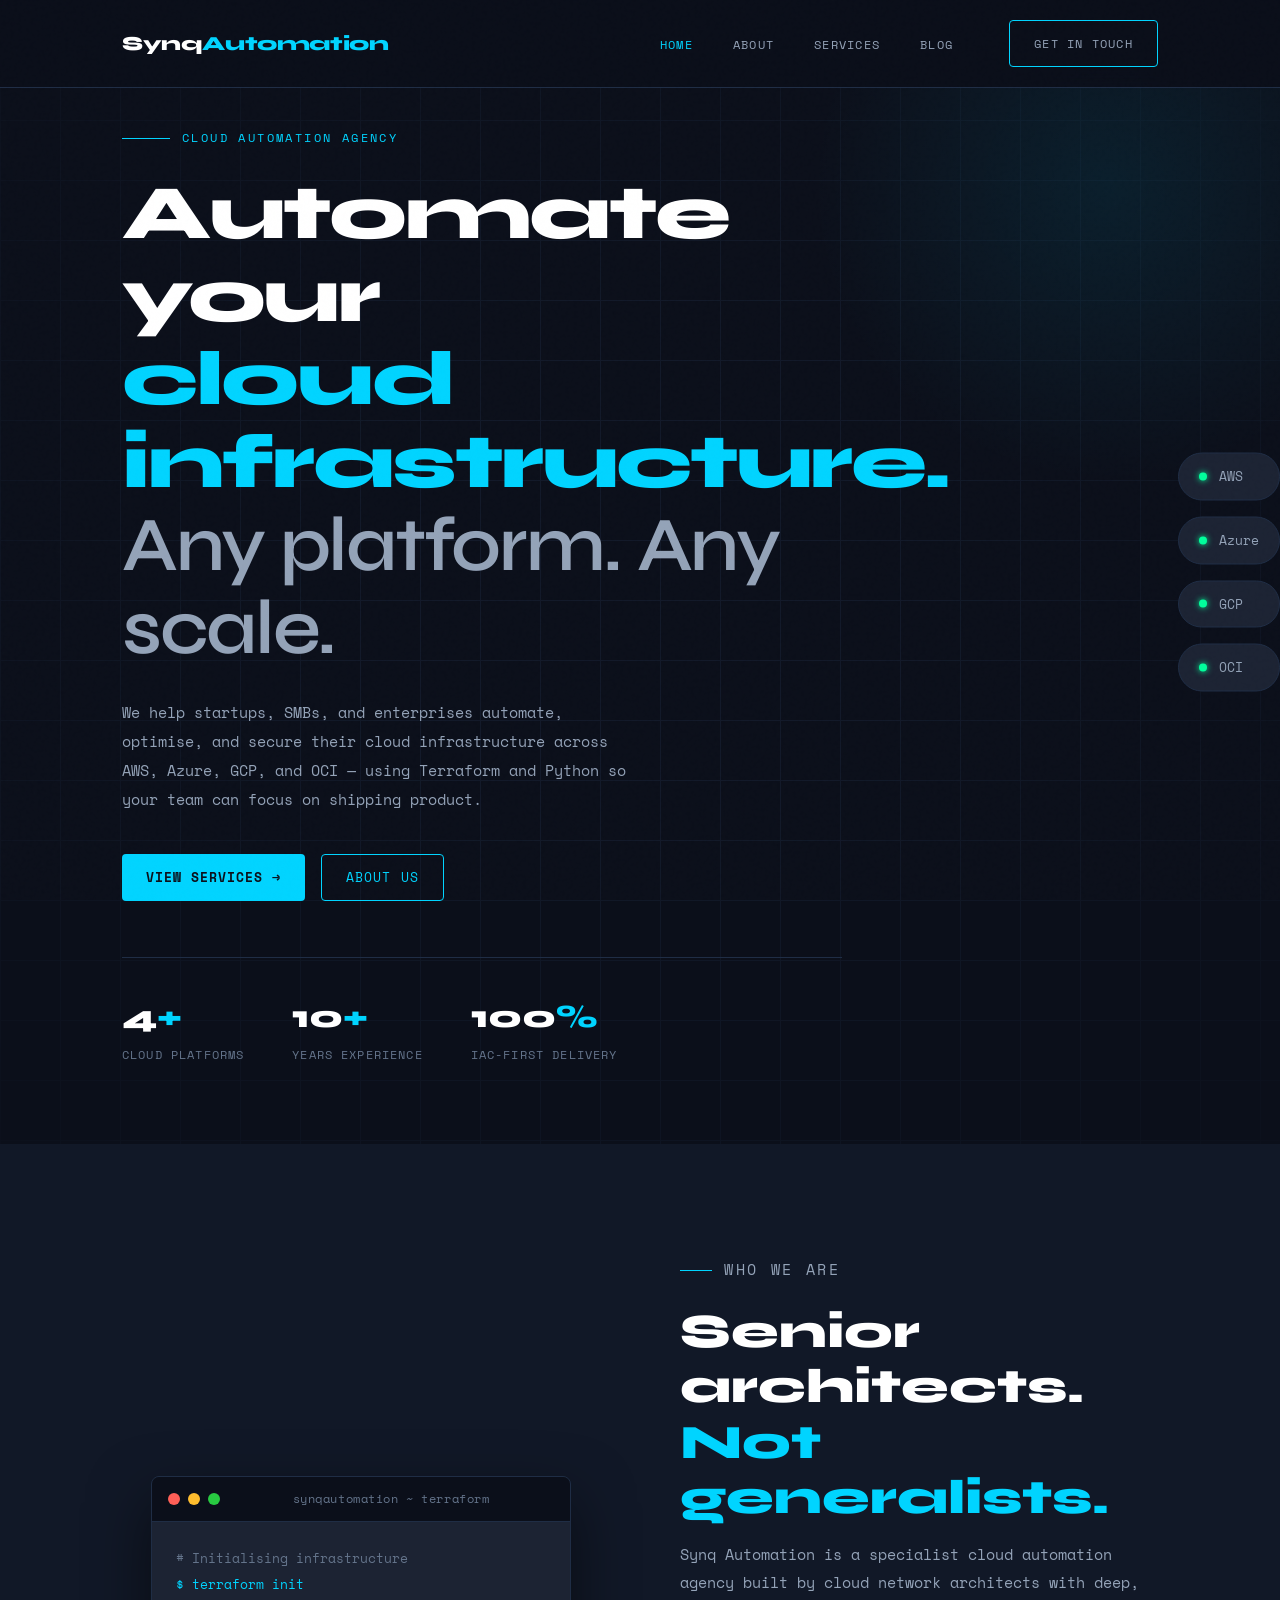
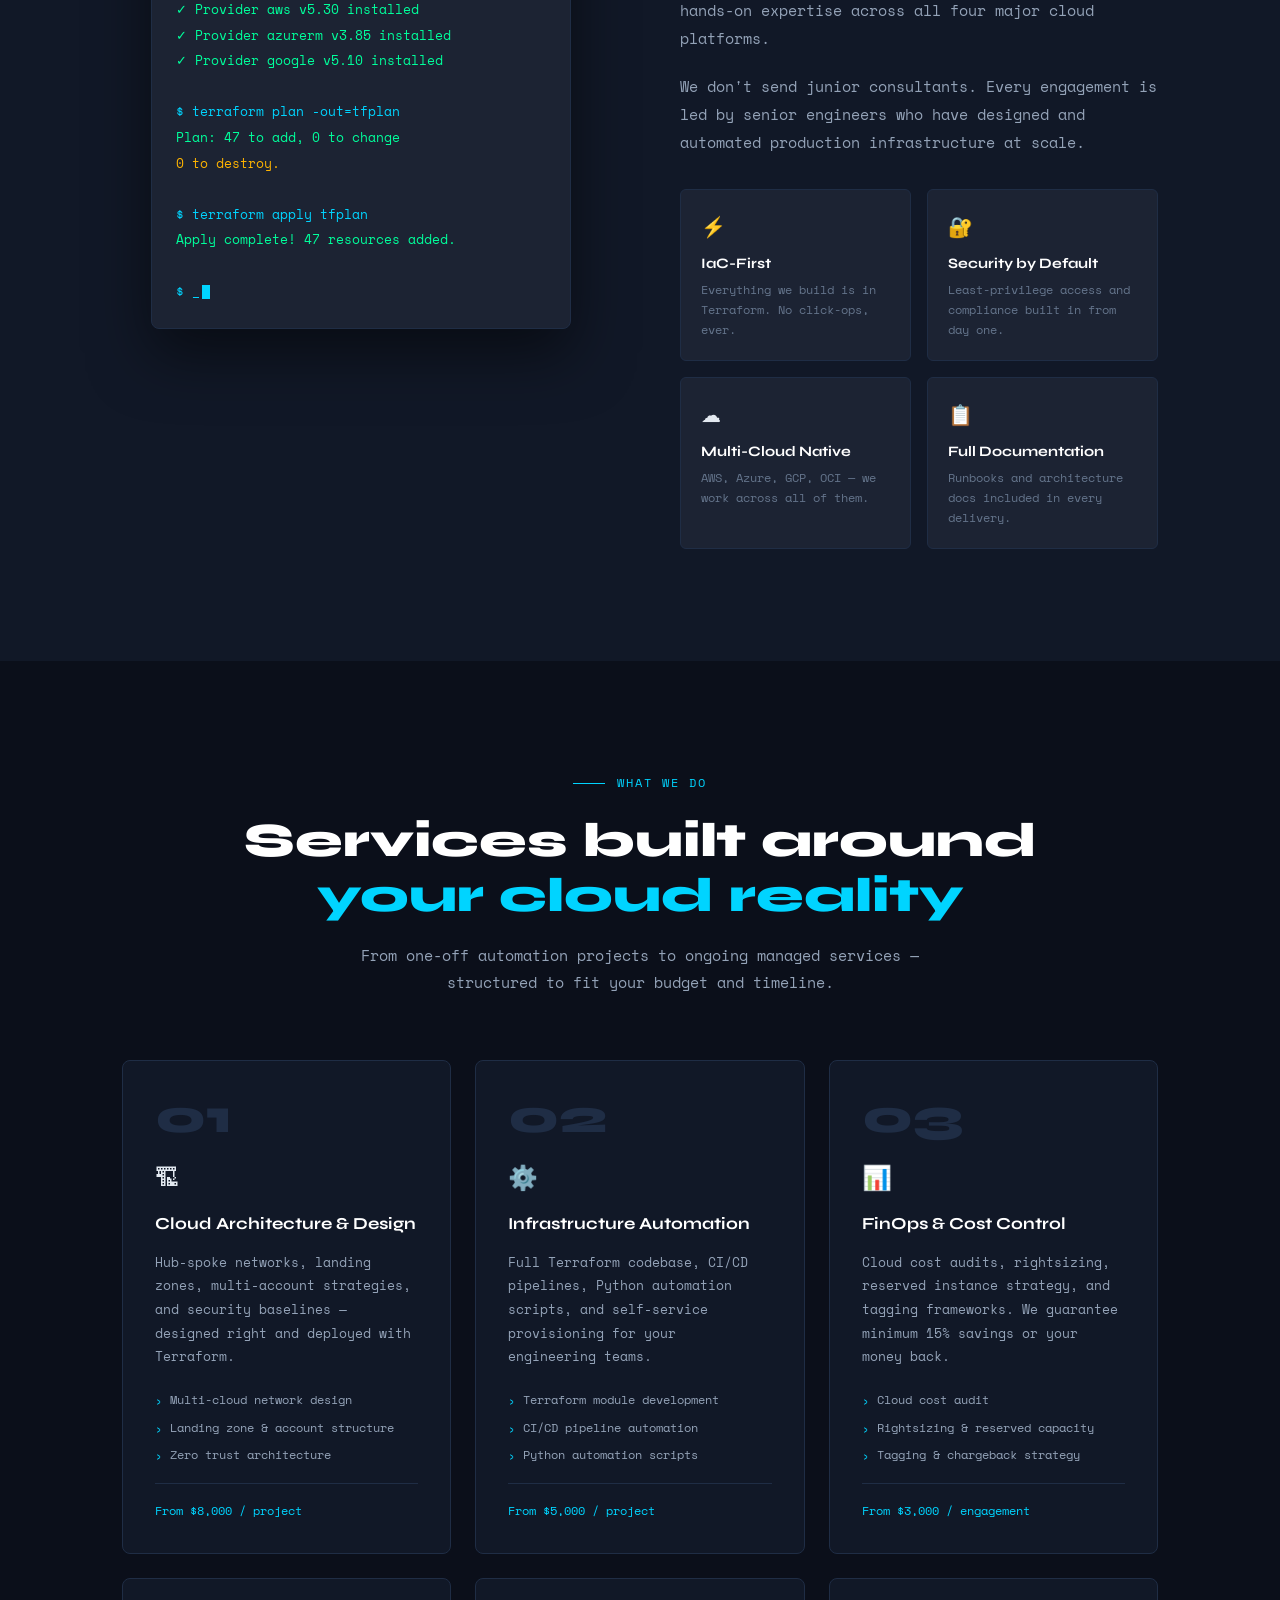
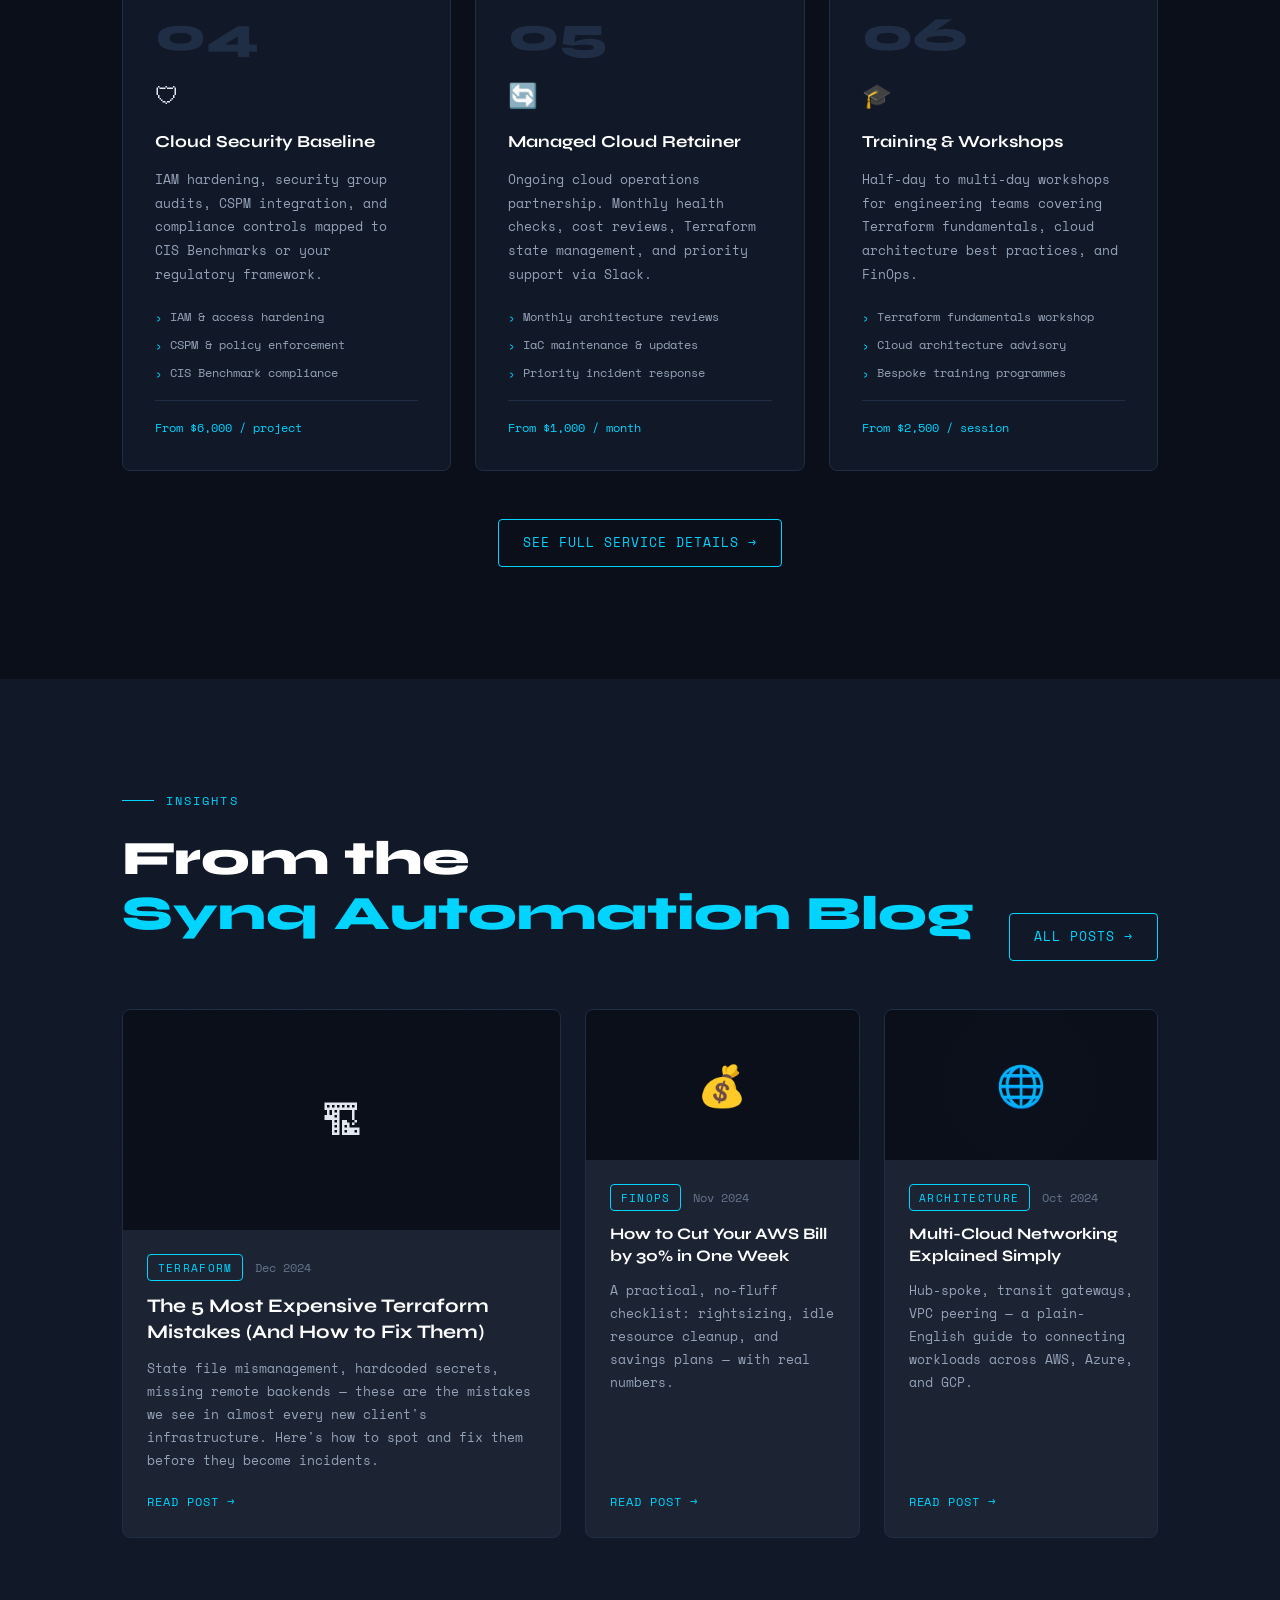
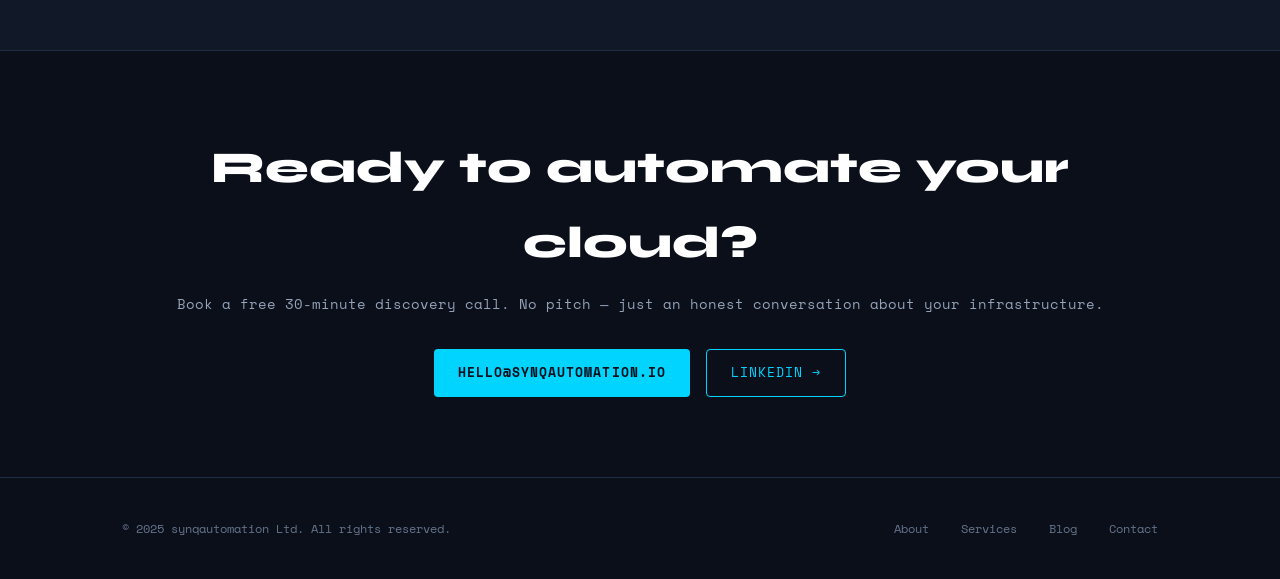
==== index.html @ 60e35d9f "add website" ====
<!DOCTYPE html>
<html lang="en">
<head>
  <meta charset="UTF-8" />
  <meta name="viewport" content="width=device-width, initial-scale=1.0" />
  <title>Synq Automation — Cloud Automation Agency</title>
  <meta name="description" content="Multi-cloud automation and architecture specialists. AWS, Azure, GCP, OCI. Terraform, Python, IaC." />
  <link rel="stylesheet" href="css/style.css" />
  <link rel="icon" href="data:image/svg+xml,<svg xmlns='http://www.w3.org/2000/svg' viewBox='0 0 100 100'><text y='.9em' font-size='90'>☁</text></svg>" />
</head>
<body>

<!-- ═══════════════ NAV ═══════════════ -->
<nav>
  <div class="container nav-inner">
    <a href="index.html" class="nav-logo">Synq<span>Automation</span></a>
    <ul class="nav-links" id="navLinks">
      <li><a href="index.html" class="active">Home</a></li>
      <li><a href="about.html">About</a></li>
      <li><a href="services.html">Services</a></li>
      <li><a href="blog.html">Blog</a></li>
      <li><a href="#contact" class="btn btn-outline nav-cta">Get in Touch</a></li>
    </ul>
    <div class="hamburger" id="hamburger" onclick="toggleMenu()">
      <span></span><span></span><span></span>
    </div>
  </div>
</nav>

<!-- ═══════════════ HERO ═══════════════ -->
<section class="hero">
  <div class="hero-grid"></div>
  <div class="hero-glow"></div>
  <div class="container" style="display:flex; align-items:center; width:100%;">
    <div class="hero-content">
      <p class="hero-eyebrow">Cloud Automation Agency</p>
      <h1 class="hero-title">
        Automate your<br>
        <span class="accent">cloud infrastructure.</span>
        <span class="line2">Any platform. Any scale.</span>
      </h1>
      <p class="hero-desc">
        We help startups, SMBs, and enterprises automate, optimise, and secure their
        cloud infrastructure across AWS, Azure, GCP, and OCI — using Terraform and
        Python so your team can focus on shipping product.
      </p>
      <div class="hero-actions">
        <a href="services.html" class="btn btn-primary">View Services &rarr;</a>
        <a href="about.html" class="btn btn-outline">About Us</a>
      </div>
      <div class="hero-stats">
        <div>
          <div class="stat-num">4<span>+</span></div>
          <div class="stat-label">Cloud Platforms</div>
        </div>
        <div>
          <div class="stat-num">10<span>+</span></div>
          <div class="stat-label">Years Experience</div>
        </div>
        <div>
          <div class="stat-num">100<span>%</span></div>
          <div class="stat-label">IaC-First Delivery</div>
        </div>
      </div>
    </div>
    <div class="hero-badge">
      <div class="cloud-pill"><span class="dot"></span> AWS</div>
      <div class="cloud-pill"><span class="dot"></span> Azure</div>
      <div class="cloud-pill"><span class="dot"></span> GCP</div>
      <div class="cloud-pill"><span class="dot"></span> OCI</div>
    </div>
  </div>
</section>

<!-- ═══════════════ ABOUT PREVIEW ═══════════════ -->
<section class="about" id="about">
  <div class="container">
    <div class="about-grid">
      <div class="about-visual">
        <div class="terminal">
          <div class="terminal-bar">
            <div class="dot-red"></div>
            <div class="dot-yellow"></div>
            <div class="dot-green"></div>
            <span class="terminal-title">synqautomation ~ terraform</span>
          </div>
          <div class="terminal-body">
            <div><span class="t-comment"># Initialising infrastructure</span></div>
            <div><span class="t-cmd">$ terraform init</span></div>
            <div><span class="t-out">✓ Provider aws v5.30 installed</span></div>
            <div><span class="t-out">✓ Provider azurerm v3.85 installed</span></div>
            <div><span class="t-out">✓ Provider google v5.10 installed</span></div>
            <br>
            <div><span class="t-cmd">$ terraform plan -out=tfplan</span></div>
            <div><span class="t-out">Plan: 47 to add, 0 to change</span></div>
            <div><span class="t-warn">0 to destroy.</span></div>
            <br>
            <div><span class="t-cmd">$ terraform apply tfplan</span></div>
            <div><span class="t-out">Apply complete! 47 resources added.</span></div>
            <br>
            <div><span class="t-cmd">$ _</span><span class="t-cursor"></span></div>
          </div>
        </div>
      </div>
      <div class="about-text">
        <p class="section-label">Who We Are</p>
        <h2 class="section-title">Senior architects.<br><span>Not generalists.</span></h2>
        <p>Synq Automation is a specialist cloud automation agency built by cloud network architects with deep, hands-on expertise across all four major cloud platforms.</p>
        <p>We don't send junior consultants. Every engagement is led by senior engineers who have designed and automated production infrastructure at scale.</p>
        <div class="about-values">
          <div class="value-card">
            <div class="value-icon">⚡</div>
            <div class="value-title">IaC-First</div>
            <div class="value-desc">Everything we build is in Terraform. No click-ops, ever.</div>
          </div>
          <div class="value-card">
            <div class="value-icon">🔐</div>
            <div class="value-title">Security by Default</div>
            <div class="value-desc">Least-privilege access and compliance built in from day one.</div>
          </div>
          <div class="value-card">
            <div class="value-icon">☁</div>
            <div class="value-title">Multi-Cloud Native</div>
            <div class="value-desc">AWS, Azure, GCP, OCI — we work across all of them.</div>
          </div>
          <div class="value-card">
            <div class="value-icon">📋</div>
            <div class="value-title">Full Documentation</div>
            <div class="value-desc">Runbooks and architecture docs included in every delivery.</div>
          </div>
        </div>
      </div>
    </div>
  </div>
</section>

<!-- ═══════════════ SERVICES PREVIEW ═══════════════ -->
<section class="services" id="services">
  <div class="container">
    <div class="services-header">
      <p class="section-label">What We Do</p>
      <h2 class="section-title">Services built around<br><span>your cloud reality</span></h2>
      <p class="section-desc">From one-off automation projects to ongoing managed services — structured to fit your budget and timeline.</p>
    </div>
    <div class="services-grid">
      <div class="service-card">
        <div class="service-num">01</div>
        <div class="service-icon">🏗</div>
        <div class="service-title">Cloud Architecture & Design</div>
        <div class="service-desc">Hub-spoke networks, landing zones, multi-account strategies, and security baselines — designed right and deployed with Terraform.</div>
        <div class="service-items">
          <div class="service-item">Multi-cloud network design</div>
          <div class="service-item">Landing zone & account structure</div>
          <div class="service-item">Zero trust architecture</div>
        </div>
        <div class="service-price">From $8,000 / project</div>
      </div>
      <div class="service-card">
        <div class="service-num">02</div>
        <div class="service-icon">⚙️</div>
        <div class="service-title">Infrastructure Automation</div>
        <div class="service-desc">Full Terraform codebase, CI/CD pipelines, Python automation scripts, and self-service provisioning for your engineering teams.</div>
        <div class="service-items">
          <div class="service-item">Terraform module development</div>
          <div class="service-item">CI/CD pipeline automation</div>
          <div class="service-item">Python automation scripts</div>
        </div>
        <div class="service-price">From $5,000 / project</div>
      </div>
      <div class="service-card">
        <div class="service-num">03</div>
        <div class="service-icon">📊</div>
        <div class="service-title">FinOps & Cost Control</div>
        <div class="service-desc">Cloud cost audits, rightsizing, reserved instance strategy, and tagging frameworks. We guarantee minimum 15% savings or your money back.</div>
        <div class="service-items">
          <div class="service-item">Cloud cost audit</div>
          <div class="service-item">Rightsizing & reserved capacity</div>
          <div class="service-item">Tagging & chargeback strategy</div>
        </div>
        <div class="service-price">From $3,000 / engagement</div>
      </div>
      <div class="service-card">
        <div class="service-num">04</div>
        <div class="service-icon">🛡</div>
        <div class="service-title">Cloud Security Baseline</div>
        <div class="service-desc">IAM hardening, security group audits, CSPM integration, and compliance controls mapped to CIS Benchmarks or your regulatory framework.</div>
        <div class="service-items">
          <div class="service-item">IAM & access hardening</div>
          <div class="service-item">CSPM & policy enforcement</div>
          <div class="service-item">CIS Benchmark compliance</div>
        </div>
        <div class="service-price">From $6,000 / project</div>
      </div>
      <div class="service-card">
        <div class="service-num">05</div>
        <div class="service-icon">🔄</div>
        <div class="service-title">Managed Cloud Retainer</div>
        <div class="service-desc">Ongoing cloud operations partnership. Monthly health checks, cost reviews, Terraform state management, and priority support via Slack.</div>
        <div class="service-items">
          <div class="service-item">Monthly architecture reviews</div>
          <div class="service-item">IaC maintenance & updates</div>
          <div class="service-item">Priority incident response</div>
        </div>
        <div class="service-price">From $1,000 / month</div>
      </div>
      <div class="service-card">
        <div class="service-num">06</div>
        <div class="service-icon">🎓</div>
        <div class="service-title">Training & Workshops</div>
        <div class="service-desc">Half-day to multi-day workshops for engineering teams covering Terraform fundamentals, cloud architecture best practices, and FinOps.</div>
        <div class="service-items">
          <div class="service-item">Terraform fundamentals workshop</div>
          <div class="service-item">Cloud architecture advisory</div>
          <div class="service-item">Bespoke training programmes</div>
        </div>
        <div class="service-price">From $2,500 / session</div>
      </div>
    </div>
    <div style="text-align:center; margin-top:3rem;">
      <a href="services.html" class="btn btn-outline">See Full Service Details &rarr;</a>
    </div>
  </div>
</section>

<!-- ═══════════════ BLOG PREVIEW ═══════════════ -->
<section class="blog" id="blog">
  <div class="container">
    <div class="blog-header">
      <div>
        <p class="section-label">Insights</p>
        <h2 class="section-title">From the<br><span>Synq Automation Blog</span></h2>
      </div>
      <a href="blog.html" class="btn btn-outline">All Posts &rarr;</a>
    </div>
    <div class="blog-grid">
      <div class="blog-card featured">
        <div class="blog-img">
          <div class="blog-img-pattern" style="background: repeating-linear-gradient(45deg, #00D4FF11 0px, #00D4FF11 1px, transparent 1px, transparent 20px);"></div>
          <div class="blog-img-icon">🏗</div>
        </div>
        <div class="blog-body">
          <div class="blog-meta">
            <span class="tag">Terraform</span>
            <span class="blog-date">Dec 2024</span>
          </div>
          <div class="blog-title">The 5 Most Expensive Terraform Mistakes (And How to Fix Them)</div>
          <div class="blog-excerpt">State file mismanagement, hardcoded secrets, missing remote backends — these are the mistakes we see in almost every new client's infrastructure. Here's how to spot and fix them before they become incidents.</div>
          <a href="blog/terraform-mistakes.html" class="blog-read-more">Read Post &rarr;</a>
        </div>
      </div>
      <div class="blog-card">
        <div class="blog-img" style="height:150px;">
          <div class="blog-img-pattern" style="background: repeating-linear-gradient(0deg, #00FF9C11 0px, #00FF9C11 1px, transparent 1px, transparent 15px);"></div>
          <div class="blog-img-icon">💰</div>
        </div>
        <div class="blog-body">
          <div class="blog-meta">
            <span class="tag">FinOps</span>
            <span class="blog-date">Nov 2024</span>
          </div>
          <div class="blog-title">How to Cut Your AWS Bill by 30% in One Week</div>
          <div class="blog-excerpt">A practical, no-fluff checklist: rightsizing, idle resource cleanup, and savings plans — with real numbers.</div>
          <a href="blog/aws-cost-reduction.html" class="blog-read-more">Read Post &rarr;</a>
        </div>
      </div>
      <div class="blog-card">
        <div class="blog-img" style="height:150px;">
          <div class="blog-img-pattern" style="background: radial-gradient(circle at 50% 50%, #00D4FF11 0%, transparent 70%);"></div>
          <div class="blog-img-icon">🌐</div>
        </div>
        <div class="blog-body">
          <div class="blog-meta">
            <span class="tag">Architecture</span>
            <span class="blog-date">Oct 2024</span>
          </div>
          <div class="blog-title">Multi-Cloud Networking Explained Simply</div>
          <div class="blog-excerpt">Hub-spoke, transit gateways, VPC peering — a plain-English guide to connecting workloads across AWS, Azure, and GCP.</div>
          <a href="blog/multi-cloud-networking.html" class="blog-read-more">Read Post &rarr;</a>
        </div>
      </div>
    </div>
  </div>
</section>

<!-- ═══════════════ CONTACT ═══════════════ -->
<section class="contact-strip" id="contact">
  <div class="container">
    <h2>Ready to automate your cloud?</h2>
    <p>Book a free 30-minute discovery call. No pitch — just an honest conversation about your infrastructure.</p>
    <div class="contact-links">
      <a href="mailto:hello@synqautomation.io" class="btn btn-primary">hello@synqautomation.io</a>
      <a href="https://linkedin.com/company/synqautomation" class="btn btn-outline" target="_blank">LinkedIn &rarr;</a>
    </div>
  </div>
</section>

<!-- ═══════════════ FOOTER ═══════════════ -->
<footer>
  <div class="container footer-inner">
    <div class="footer-left">© 2025 synqautomation Ltd. All rights reserved.</div>
    <div class="footer-right">
      <a href="about.html">About</a>
      <a href="services.html">Services</a>
      <a href="blog.html">Blog</a>
      <a href="#contact">Contact</a>
    </div>
  </div>
</footer>

<script>
function toggleMenu() {
  document.getElementById('navLinks').classList.toggle('open');
}
// Highlight active nav on scroll
const sections = document.querySelectorAll('section[id]');
window.addEventListener('scroll', () => {
  let current = '';
  sections.forEach(s => { if (window.scrollY >= s.offsetTop - 120) current = s.id; });
});
</script>
</body>
</html>
---- css/style.css ----
/* =============================================
   Synq Automation — Agency Website Stylesheet
   Theme: Technical Precision / Dark Industrial
   ============================================= */

@import url('https://fonts.googleapis.com/css2?family=Space+Mono:ital,wght@0,400;0,700;1,400&family=Syne:wght@400;600;700;800&display=swap');

/* ── Variables ── */
:root {
  --bg:        #0B0F1A;
  --bg2:       #111827;
  --bg3:       #1C2333;
  --border:    #1F2D45;
  --accent:    #00D4FF;
  --accent2:   #0090B8;
  --green:     #00FF9C;
  --text:      #E2E8F0;
  --muted:     #64748B;
  --muted2:    #94A3B8;
  --white:     #FFFFFF;
  --font-head: 'Syne', sans-serif;
  --font-mono: 'Space Mono', monospace;
  --radius:    4px;
  --transition: 0.2s ease;
  --max-w:     1100px;
}

/* ── Reset ── */
*, *::before, *::after { box-sizing: border-box; margin: 0; padding: 0; }
html { scroll-behavior: smooth; }
body {
  background: var(--bg);
  color: var(--text);
  font-family: var(--font-mono);
  font-size: 15px;
  line-height: 1.7;
  overflow-x: hidden;
}
a { color: var(--accent); text-decoration: none; transition: color var(--transition); }
a:hover { color: var(--white); }
img { max-width: 100%; display: block; }
ul { list-style: none; }

/* ── Utility ── */
.container { max-width: var(--max-w); margin: 0 auto; padding: 0 2rem; }
.tag {
  display: inline-block;
  font-family: var(--font-mono);
  font-size: 0.7rem;
  letter-spacing: 0.12em;
  text-transform: uppercase;
  color: var(--accent);
  border: 1px solid var(--accent);
  padding: 0.2rem 0.6rem;
  border-radius: var(--radius);
}
.section-label {
  font-family: var(--font-mono);
  font-size: 0.72rem;
  letter-spacing: 0.18em;
  text-transform: uppercase;
  color: var(--accent);
  display: flex;
  align-items: center;
  gap: 0.75rem;
  margin-bottom: 1.25rem;
}
.section-label::before {
  content: '';
  display: block;
  width: 2rem;
  height: 1px;
  background: var(--accent);
}
.section-title {
  font-family: var(--font-head);
  font-size: clamp(2rem, 4vw, 3rem);
  font-weight: 800;
  color: var(--white);
  line-height: 1.15;
  margin-bottom: 1.25rem;
}
.section-title span { color: var(--accent); }
.section-desc {
  color: var(--muted2);
  max-width: 580px;
  line-height: 1.8;
  font-size: 0.92rem;
}
.btn {
  display: inline-flex;
  align-items: center;
  gap: 0.5rem;
  font-family: var(--font-mono);
  font-size: 0.8rem;
  letter-spacing: 0.08em;
  text-transform: uppercase;
  padding: 0.75rem 1.5rem;
  border-radius: var(--radius);
  transition: all var(--transition);
  cursor: pointer;
  border: none;
}
.btn-primary {
  background: var(--accent);
  color: var(--bg);
  font-weight: 700;
}
.btn-primary:hover { background: var(--white); color: var(--bg); }
.btn-outline {
  background: transparent;
  color: var(--accent);
  border: 1px solid var(--accent);
}
.btn-outline:hover { background: var(--accent); color: var(--bg); }

/* ── Noise overlay ── */
body::before {
  content: '';
  position: fixed;
  inset: 0;
  background-image: url("data:image/svg+xml,%3Csvg viewBox='0 0 256 256' xmlns='http://www.w3.org/2000/svg'%3E%3Cfilter id='noise'%3E%3CfeTurbulence type='fractalNoise' baseFrequency='0.9' numOctaves='4' stitchTiles='stitch'/%3E%3C/filter%3E%3Crect width='100%25' height='100%25' filter='url(%23noise)' opacity='0.04'/%3E%3C/svg%3E");
  pointer-events: none;
  z-index: 9999;
  opacity: 0.4;
}

/* ── NAV ── */
nav {
  position: fixed;
  top: 0; left: 0; right: 0;
  z-index: 100;
  padding: 1.25rem 0;
  background: rgba(11,15,26,0.92);
  backdrop-filter: blur(12px);
  border-bottom: 1px solid var(--border);
  transition: padding var(--transition);
}
.nav-inner {
  display: flex;
  align-items: center;
  justify-content: space-between;
}
.nav-logo {
  font-family: var(--font-head);
  font-size: 1.25rem;
  font-weight: 800;
  color: var(--white);
  letter-spacing: -0.02em;
}
.nav-logo span { color: var(--accent); }
.nav-links {
  display: flex;
  align-items: center;
  gap: 2.5rem;
}
.nav-links a {
  font-size: 0.78rem;
  letter-spacing: 0.1em;
  text-transform: uppercase;
  color: var(--muted2);
  transition: color var(--transition);
}
.nav-links a:hover,
.nav-links a.active { color: var(--white); }
.nav-links a.active { color: var(--accent); }
.nav-cta { margin-left: 1rem; }
.hamburger {
  display: none;
  flex-direction: column;
  gap: 5px;
  cursor: pointer;
  padding: 4px;
}
.hamburger span {
  display: block;
  width: 22px;
  height: 2px;
  background: var(--text);
  transition: all 0.3s ease;
}

/* ── HERO ── */
.hero {
  min-height: 100vh;
  display: flex;
  align-items: center;
  position: relative;
  overflow: hidden;
  padding: 8rem 0 5rem;
}
.hero-grid {
  position: absolute;
  inset: 0;
  background-image:
    linear-gradient(var(--border) 1px, transparent 1px),
    linear-gradient(90deg, var(--border) 1px, transparent 1px);
  background-size: 60px 60px;
  opacity: 0.35;
  mask-image: radial-gradient(ellipse 80% 80% at 50% 50%, black 30%, transparent 100%);
}
.hero-glow {
  position: absolute;
  top: -10%;
  right: -10%;
  width: 600px;
  height: 600px;
  background: radial-gradient(circle, rgba(0,212,255,0.08) 0%, transparent 70%);
  pointer-events: none;
}
.hero-content { position: relative; z-index: 2; max-width: 720px; }
.hero-eyebrow {
  font-family: var(--font-mono);
  font-size: 0.75rem;
  letter-spacing: 0.2em;
  text-transform: uppercase;
  color: var(--accent);
  margin-bottom: 1.5rem;
  display: flex;
  align-items: center;
  gap: 0.75rem;
}
.hero-eyebrow::before {
  content: '';
  display: block;
  width: 3rem;
  height: 1px;
  background: var(--accent);
}
.hero-title {
  font-family: var(--font-head);
  font-size: clamp(2.8rem, 6vw, 5rem);
  font-weight: 800;
  color: var(--white);
  line-height: 1.08;
  letter-spacing: -0.03em;
  margin-bottom: 1.75rem;
}
.hero-title .accent { color: var(--accent); }
.hero-title .line2 { display: block; color: var(--muted2); font-weight: 600; }
.hero-desc {
  color: var(--muted2);
  font-size: 0.95rem;
  line-height: 1.9;
  max-width: 520px;
  margin-bottom: 2.5rem;
}
.hero-actions { display: flex; gap: 1rem; flex-wrap: wrap; margin-bottom: 3.5rem; }
.hero-stats {
  display: flex;
  gap: 3rem;
  padding-top: 2rem;
  border-top: 1px solid var(--border);
}
.stat-num {
  font-family: var(--font-head);
  font-size: 2rem;
  font-weight: 800;
  color: var(--white);
}
.stat-num span { color: var(--accent); }
.stat-label {
  font-size: 0.72rem;
  letter-spacing: 0.1em;
  text-transform: uppercase;
  color: var(--muted);
}
.hero-badge {
  position: absolute;
  right: 0;
  top: 50%;
  transform: translateY(-50%);
  display: grid;
  gap: 1rem;
}
.cloud-pill {
  display: flex;
  align-items: center;
  gap: 0.75rem;
  background: var(--bg3);
  border: 1px solid var(--border);
  padding: 0.75rem 1.25rem;
  border-radius: 2rem;
  font-size: 0.8rem;
  color: var(--muted2);
  transition: all var(--transition);
  animation: float 3s ease-in-out infinite;
}
.cloud-pill:nth-child(2) { animation-delay: 0.5s; }
.cloud-pill:nth-child(3) { animation-delay: 1s; }
.cloud-pill:nth-child(4) { animation-delay: 1.5s; }
.cloud-pill:hover { border-color: var(--accent); color: var(--white); }
.cloud-pill .dot {
  width: 8px; height: 8px;
  border-radius: 50%;
  background: var(--green);
  box-shadow: 0 0 6px var(--green);
}
@keyframes float {
  0%, 100% { transform: translateY(0); }
  50% { transform: translateY(-6px); }
}

/* ── ABOUT ── */
.about { padding: 7rem 0; background: var(--bg2); }
.about-grid {
  display: grid;
  grid-template-columns: 1fr 1fr;
  gap: 5rem;
  align-items: center;
}
.about-visual {
  position: relative;
  display: flex;
  justify-content: center;
}
.terminal {
  background: var(--bg3);
  border: 1px solid var(--border);
  border-radius: 8px;
  width: 100%;
  max-width: 420px;
  overflow: hidden;
  box-shadow: 0 25px 60px rgba(0,0,0,0.5);
}
.terminal-bar {
  background: var(--bg);
  padding: 0.75rem 1rem;
  display: flex;
  align-items: center;
  gap: 0.5rem;
  border-bottom: 1px solid var(--border);
}
.dot-red   { width: 12px; height: 12px; border-radius: 50%; background: #FF5F57; }
.dot-yellow { width: 12px; height: 12px; border-radius: 50%; background: #FFBD2E; }
.dot-green  { width: 12px; height: 12px; border-radius: 50%; background: #28CA41; }
.terminal-title {
  margin-left: auto;
  margin-right: auto;
  font-size: 0.72rem;
  color: var(--muted);
  letter-spacing: 0.05em;
}
.terminal-body {
  padding: 1.5rem;
  font-family: var(--font-mono);
  font-size: 0.8rem;
  line-height: 2;
}
.t-comment { color: var(--muted); }
.t-cmd { color: var(--accent); }
.t-out { color: var(--green); }
.t-warn { color: #FFB400; }
.t-cursor {
  display: inline-block;
  width: 8px;
  height: 14px;
  background: var(--accent);
  animation: blink 1s step-end infinite;
  vertical-align: middle;
  margin-left: 2px;
}
@keyframes blink { 50% { opacity: 0; } }
.about-text h2 { margin-bottom: 1rem; }
.about-text p { color: var(--muted2); font-size: 0.92rem; margin-bottom: 1.25rem; line-height: 1.9; }
.about-values {
  display: grid;
  grid-template-columns: 1fr 1fr;
  gap: 1rem;
  margin-top: 2rem;
}
.value-card {
  background: var(--bg3);
  border: 1px solid var(--border);
  border-radius: 6px;
  padding: 1.25rem;
  transition: border-color var(--transition);
}
.value-card:hover { border-color: var(--accent); }
.value-icon { font-size: 1.25rem; margin-bottom: 0.5rem; }
.value-title { font-family: var(--font-head); font-size: 0.9rem; font-weight: 700; color: var(--white); margin-bottom: 0.25rem; }
.value-desc { font-size: 0.78rem; color: var(--muted); line-height: 1.6; }

/* ── SERVICES ── */
.services { padding: 7rem 0; }
.services-header { text-align: center; margin-bottom: 4rem; }
.services-header .section-label { justify-content: center; }
.services-header .section-desc { margin: 0 auto; }
.services-tabs {
  display: flex;
  gap: 0.5rem;
  justify-content: center;
  margin-bottom: 3rem;
  flex-wrap: wrap;
}
.tab-btn {
  font-family: var(--font-mono);
  font-size: 0.75rem;
  letter-spacing: 0.08em;
  text-transform: uppercase;
  padding: 0.5rem 1.25rem;
  border-radius: 2rem;
  background: transparent;
  border: 1px solid var(--border);
  color: var(--muted2);
  cursor: pointer;
  transition: all var(--transition);
}
.tab-btn:hover, .tab-btn.active {
  background: var(--accent);
  border-color: var(--accent);
  color: var(--bg);
}
.services-grid {
  display: grid;
  grid-template-columns: repeat(3, 1fr);
  gap: 1.5rem;
}
.service-card {
  background: var(--bg2);
  border: 1px solid var(--border);
  border-radius: 8px;
  padding: 2rem;
  transition: all 0.25s ease;
  position: relative;
  overflow: hidden;
}
.service-card::before {
  content: '';
  position: absolute;
  top: 0; left: 0; right: 0;
  height: 2px;
  background: var(--accent);
  transform: scaleX(0);
  transition: transform var(--transition);
}
.service-card:hover { border-color: var(--accent); transform: translateY(-3px); box-shadow: 0 12px 40px rgba(0,212,255,0.08); }
.service-card:hover::before { transform: scaleX(1); }
.service-num {
  font-family: var(--font-head);
  font-size: 3rem;
  font-weight: 800;
  color: var(--border);
  line-height: 1;
  margin-bottom: 1rem;
  transition: color var(--transition);
}
.service-card:hover .service-num { color: var(--accent); opacity: 0.3; }
.service-icon { font-size: 1.5rem; margin-bottom: 0.75rem; }
.service-title {
  font-family: var(--font-head);
  font-size: 1.05rem;
  font-weight: 700;
  color: var(--white);
  margin-bottom: 0.75rem;
}
.service-desc { font-size: 0.82rem; color: var(--muted2); line-height: 1.8; margin-bottom: 1.25rem; }
.service-price {
  font-family: var(--font-mono);
  font-size: 0.78rem;
  color: var(--accent);
  border-top: 1px solid var(--border);
  padding-top: 1rem;
  margin-top: auto;
}
.service-items { display: flex; flex-direction: column; gap: 0.35rem; margin-bottom: 1rem; }
.service-item {
  font-size: 0.78rem;
  color: var(--muted2);
  display: flex;
  align-items: flex-start;
  gap: 0.5rem;
}
.service-item::before { content: '›'; color: var(--accent); flex-shrink: 0; margin-top: 1px; }

/* ── BLOG ── */
.blog { padding: 7rem 0; background: var(--bg2); }
.blog-header {
  display: flex;
  align-items: flex-end;
  justify-content: space-between;
  margin-bottom: 3rem;
  flex-wrap: wrap;
  gap: 1rem;
}
.blog-grid {
  display: grid;
  grid-template-columns: 1.6fr 1fr 1fr;
  gap: 1.5rem;
}
.blog-card {
  background: var(--bg3);
  border: 1px solid var(--border);
  border-radius: 8px;
  overflow: hidden;
  transition: all var(--transition);
  display: flex;
  flex-direction: column;
}
.blog-card:hover { border-color: var(--accent); transform: translateY(-3px); }
.blog-card.featured { grid-row: span 1; }
.blog-img {
  height: 200px;
  background: var(--bg);
  position: relative;
  overflow: hidden;
  display: flex;
  align-items: center;
  justify-content: center;
}
.blog-card.featured .blog-img { height: 220px; }
.blog-img-pattern {
  position: absolute;
  inset: 0;
  opacity: 0.15;
}
.blog-img-icon { font-size: 2.5rem; position: relative; z-index: 1; }
.blog-body { padding: 1.5rem; flex: 1; display: flex; flex-direction: column; }
.blog-meta {
  display: flex;
  align-items: center;
  gap: 0.75rem;
  margin-bottom: 0.75rem;
  flex-wrap: wrap;
}
.blog-date { font-size: 0.72rem; color: var(--muted); }
.blog-title {
  font-family: var(--font-head);
  font-size: 1rem;
  font-weight: 700;
  color: var(--white);
  line-height: 1.35;
  margin-bottom: 0.75rem;
  transition: color var(--transition);
}
.blog-card.featured .blog-title { font-size: 1.2rem; }
.blog-card:hover .blog-title { color: var(--accent); }
.blog-excerpt { font-size: 0.8rem; color: var(--muted2); line-height: 1.8; flex: 1; margin-bottom: 1.25rem; }
.blog-read-more {
  font-size: 0.75rem;
  letter-spacing: 0.08em;
  text-transform: uppercase;
  color: var(--accent);
  display: flex;
  align-items: center;
  gap: 0.4rem;
  margin-top: auto;
  transition: gap var(--transition);
}
.blog-card:hover .blog-read-more { gap: 0.75rem; }

/* ── CONTACT STRIP ── */
.contact-strip {
  padding: 5rem 0;
  border-top: 1px solid var(--border);
  text-align: center;
}
.contact-strip h2 {
  font-family: var(--font-head);
  font-size: clamp(1.8rem, 3.5vw, 2.75rem);
  font-weight: 800;
  color: var(--white);
  margin-bottom: 0.75rem;
}
.contact-strip p { color: var(--muted2); font-size: 0.9rem; margin-bottom: 2rem; }
.contact-links {
  display: flex;
  justify-content: center;
  gap: 1rem;
  flex-wrap: wrap;
}

/* ── FOOTER ── */
footer {
  background: var(--bg);
  border-top: 1px solid var(--border);
  padding: 2.5rem 0;
}
.footer-inner {
  display: flex;
  align-items: center;
  justify-content: space-between;
  flex-wrap: wrap;
  gap: 1rem;
}
.footer-left { color: var(--muted); font-size: 0.78rem; }
.footer-right { display: flex; gap: 2rem; }
.footer-right a { color: var(--muted); font-size: 0.78rem; transition: color var(--transition); }
.footer-right a:hover { color: var(--accent); }

/* ── RESPONSIVE ── */
@media (max-width: 900px) {
  .hero-badge { display: none; }
  .about-grid { grid-template-columns: 1fr; gap: 3rem; }
  .services-grid { grid-template-columns: 1fr 1fr; }
  .blog-grid { grid-template-columns: 1fr; }
}
@media (max-width: 640px) {
  .nav-links { display: none; }
  .nav-links.open {
    display: flex;
    flex-direction: column;
    position: fixed;
    inset: 0;
    background: var(--bg);
    align-items: center;
    justify-content: center;
    gap: 2.5rem;
    z-index: 99;
  }
  .nav-links.open a { font-size: 1.1rem; }
  .hamburger { display: flex; z-index: 101; }
  .services-grid { grid-template-columns: 1fr; }
  .about-values { grid-template-columns: 1fr; }
  .hero-stats { gap: 1.5rem; flex-wrap: wrap; }
  .blog-header { flex-direction: column; align-items: flex-start; }
}
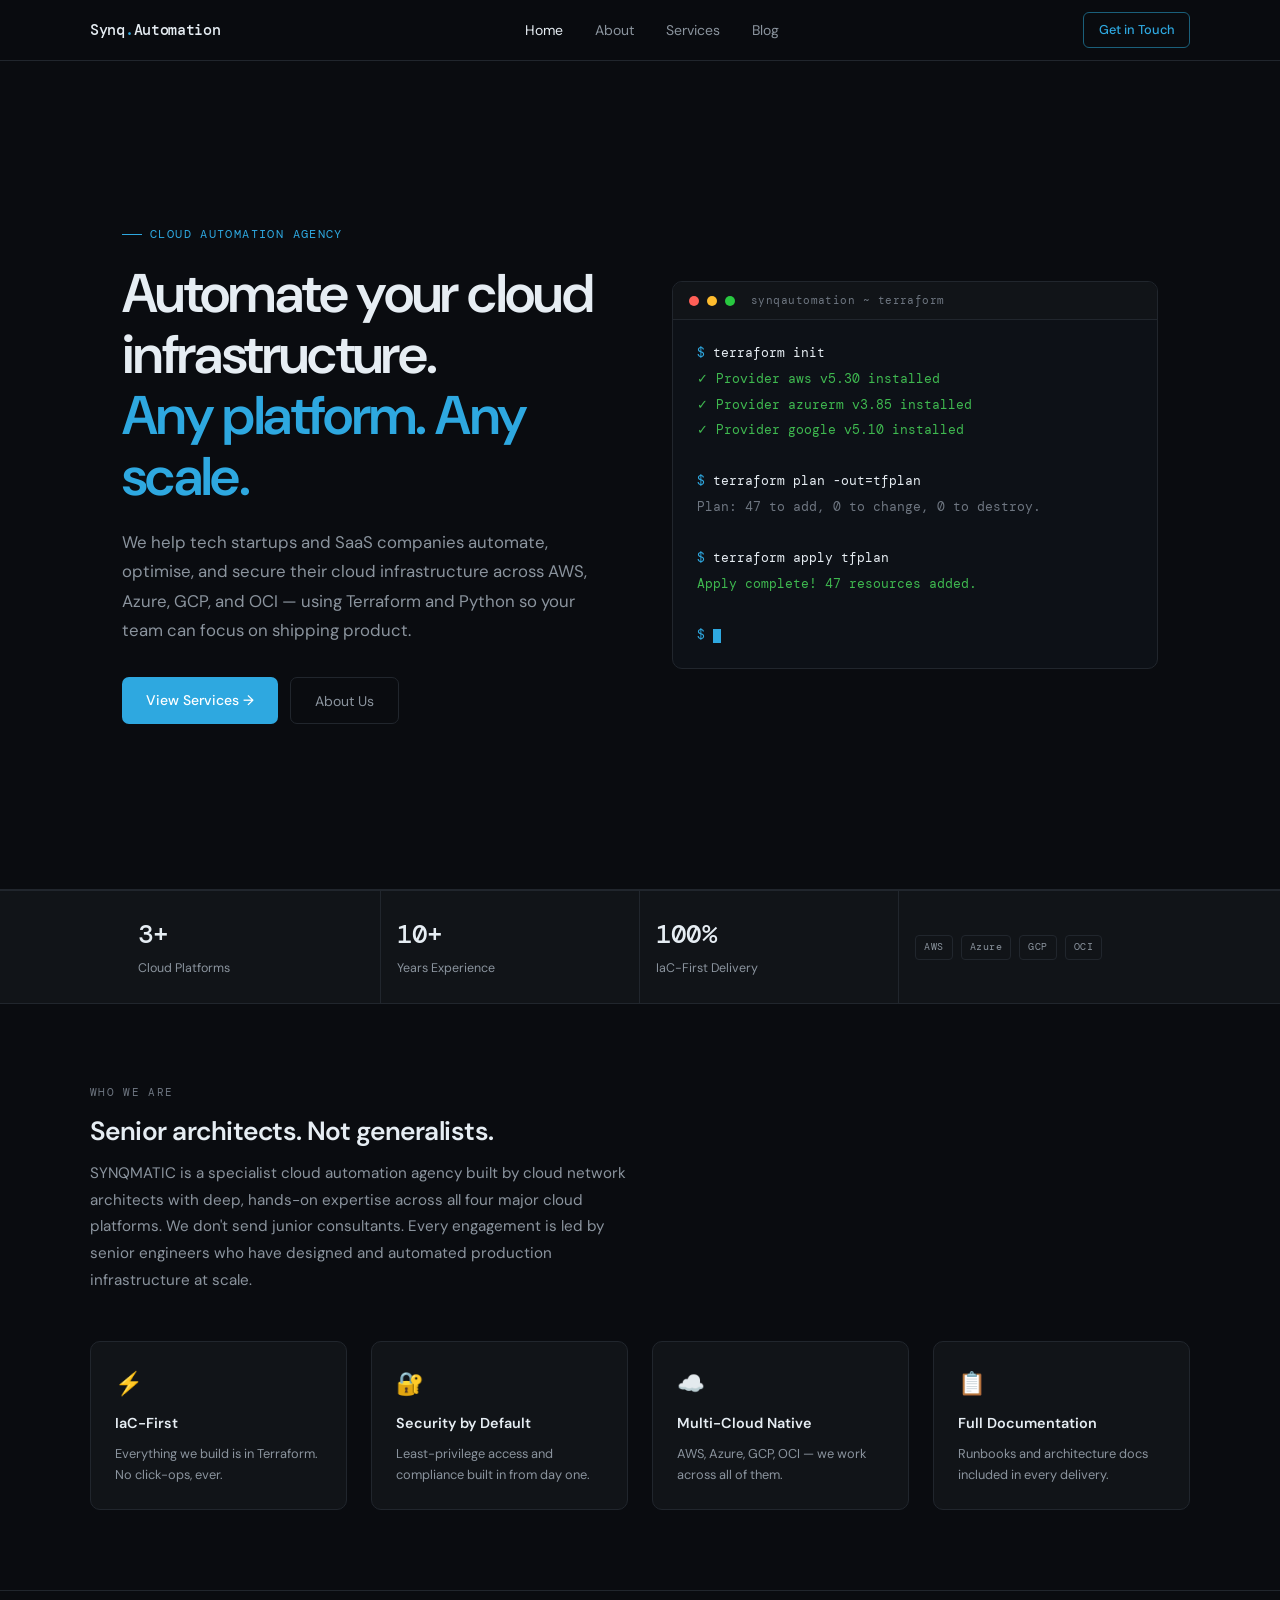
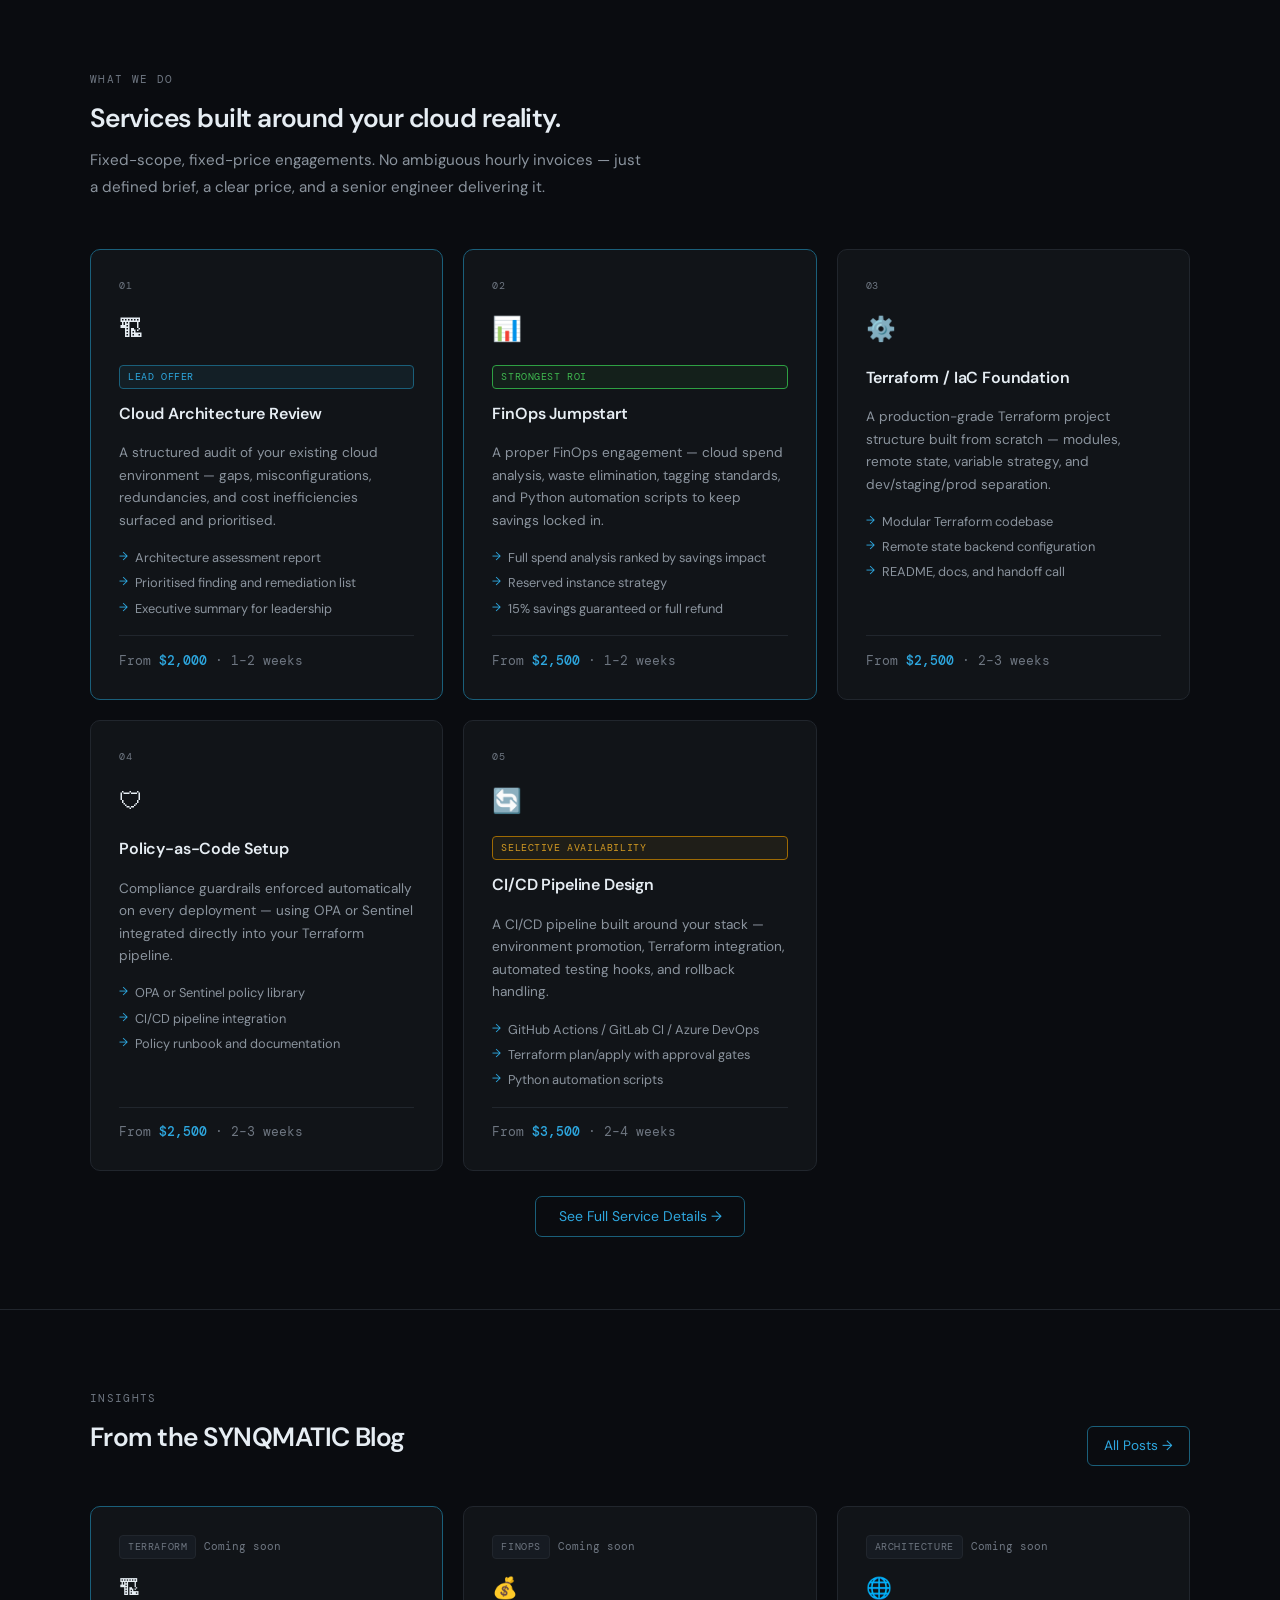
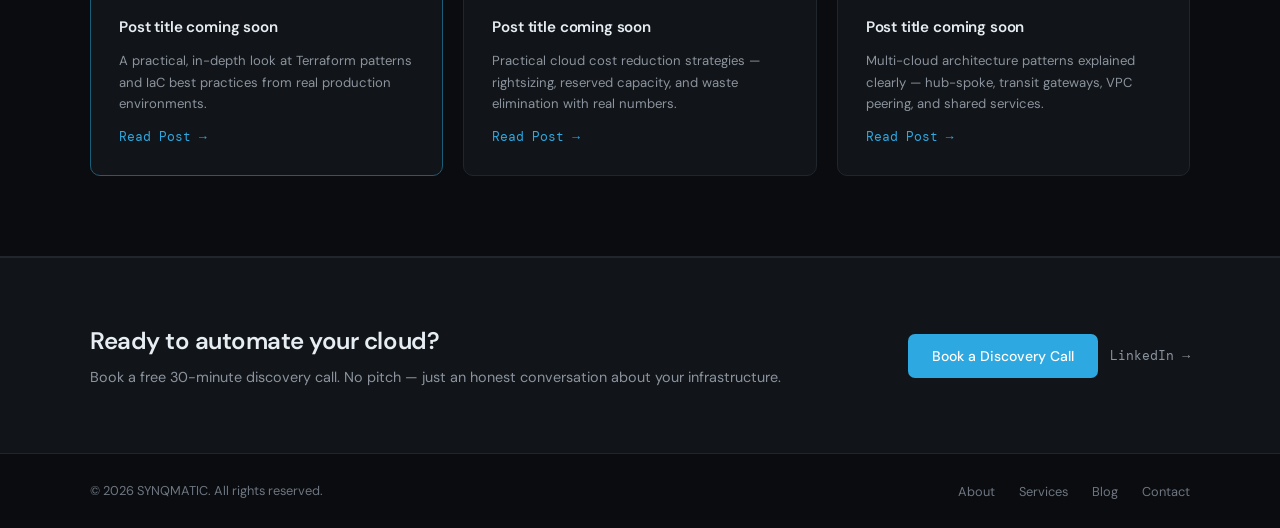
==== commit 08f57410: "update name to synqmatic" ====
--- a/index.html
+++ b/index.html
@@ -3,320 +3,807 @@
 <head>
   <meta charset="UTF-8" />
   <meta name="viewport" content="width=device-width, initial-scale=1.0" />
-  <title>Synq Automation — Cloud Automation Agency</title>
-  <meta name="description" content="Multi-cloud automation and architecture specialists. AWS, Azure, GCP, OCI. Terraform, Python, IaC." />
-  <link rel="stylesheet" href="css/style.css" />
-  <link rel="icon" href="data:image/svg+xml,<svg xmlns='http://www.w3.org/2000/svg' viewBox='0 0 100 100'><text y='.9em' font-size='90'>☁</text></svg>" />
+  <title>SYNQMATIC — Cloud Automation Agency</title>
+  <meta name="description" content="We help tech startups and SaaS companies automate, optimise, and secure their cloud infrastructure across AWS, Azure, GCP, and OCI — using Terraform and Python." />
+  <link rel="preconnect" href="https://fonts.googleapis.com" />
+  <link rel="preconnect" href="https://fonts.gstatic.com" crossorigin />
+  <link href="https://fonts.googleapis.com/css2?family=DM+Sans:wght@300;400;500;600&family=DM+Mono:wght@400;500&display=swap" rel="stylesheet" />
+  <style>
+    :root {
+      --bg:        #0a0c10;
+      --bg-card:   #111418;
+      --bg-hover:  #161b22;
+      --border:    #21262d;
+      --border-lit:#30363d;
+      --text:      #e6edf3;
+      --text-muted:#8b949e;
+      --text-dim:  #6e7681;
+      --accent:    #2ea8e0;
+      --accent-dim:#1a5f7a;
+      --green:     #3fb950;
+      --amber:     #d29922;
+      --font-body: 'DM Sans', sans-serif;
+      --font-mono: 'DM Mono', monospace;
+    }
+
+    *, *::before, *::after { box-sizing: border-box; margin: 0; padding: 0; }
+    html { font-size: 16px; scroll-behavior: smooth; }
+    body {
+      background: var(--bg);
+      color: var(--text);
+      font-family: var(--font-body);
+      line-height: 1.6;
+      -webkit-font-smoothing: antialiased;
+    }
+    a { color: inherit; text-decoration: none; }
+
+    /* ── NAV ── */
+    nav {
+      position: sticky;
+      top: 0;
+      z-index: 100;
+      background: rgba(10, 12, 16, 0.85);
+      backdrop-filter: blur(12px);
+      border-bottom: 1px solid var(--border);
+      padding: 0 2rem;
+    }
+    .nav-inner {
+      max-width: 1100px;
+      margin: 0 auto;
+      display: flex;
+      align-items: center;
+      justify-content: space-between;
+      height: 60px;
+    }
+    .nav-logo {
+      font-family: var(--font-mono);
+      font-size: 0.95rem;
+      font-weight: 500;
+      color: var(--text);
+      letter-spacing: -0.02em;
+    }
+    .nav-logo span { color: var(--accent); }
+    .nav-links { display: flex; gap: 2rem; list-style: none; }
+    .nav-links a {
+      font-size: 0.875rem;
+      color: var(--text-muted);
+      transition: color 0.15s;
+    }
+    .nav-links a:hover, .nav-links a.active { color: var(--text); }
+    .nav-cta {
+      font-size: 0.8rem;
+      font-weight: 500;
+      color: var(--accent);
+      border: 1px solid var(--accent-dim);
+      padding: 0.4rem 0.9rem;
+      border-radius: 6px;
+      transition: background 0.15s, color 0.15s;
+    }
+    .nav-cta:hover { background: var(--accent); color: #fff; }
+
+    /* ── HERO ── */
+    .hero {
+      min-height: 92vh;
+      display: grid;
+      grid-template-columns: 1fr 1fr;
+      gap: 4rem;
+      align-items: center;
+      max-width: 1100px;
+      margin: 0 auto;
+      padding: 5rem 2rem;
+    }
+    .hero-eyebrow {
+      font-family: var(--font-mono);
+      font-size: 0.72rem;
+      letter-spacing: 0.12em;
+      text-transform: uppercase;
+      color: var(--accent);
+      margin-bottom: 1.25rem;
+      display: flex;
+      align-items: center;
+      gap: 0.5rem;
+    }
+    .hero-eyebrow::before {
+      content: '';
+      display: inline-block;
+      width: 20px;
+      height: 1px;
+      background: var(--accent);
+    }
+    .hero-title {
+      font-size: clamp(2.2rem, 4.5vw, 3.4rem);
+      font-weight: 600;
+      letter-spacing: -0.03em;
+      line-height: 1.12;
+      margin-bottom: 1.25rem;
+    }
+    .hero-title em {
+      font-style: normal;
+      color: var(--accent);
+    }
+    .hero-desc {
+      font-size: 1.05rem;
+      color: var(--text-muted);
+      line-height: 1.75;
+      margin-bottom: 2rem;
+      max-width: 480px;
+    }
+    .hero-actions { display: flex; gap: 0.75rem; flex-wrap: wrap; }
+    .btn-primary {
+      background: var(--accent);
+      color: #fff;
+      padding: 0.7rem 1.5rem;
+      border-radius: 7px;
+      font-size: 0.875rem;
+      font-weight: 500;
+      transition: opacity 0.15s;
+    }
+    .btn-primary:hover { opacity: 0.88; }
+    .btn-ghost {
+      background: transparent;
+      color: var(--text-muted);
+      padding: 0.7rem 1.5rem;
+      border-radius: 7px;
+      font-size: 0.875rem;
+      border: 1px solid var(--border);
+      transition: border-color 0.15s, color 0.15s;
+    }
+    .btn-ghost:hover { border-color: var(--border-lit); color: var(--text); }
+
+    /* Terminal */
+    .terminal {
+      background: #0d1117;
+      border: 1px solid var(--border);
+      border-radius: 10px;
+      overflow: hidden;
+      font-family: var(--font-mono);
+      font-size: 0.8rem;
+    }
+    .terminal-bar {
+      background: var(--bg-card);
+      border-bottom: 1px solid var(--border);
+      padding: 0.6rem 1rem;
+      display: flex;
+      align-items: center;
+      gap: 0.5rem;
+    }
+    .terminal-dot {
+      width: 10px; height: 10px;
+      border-radius: 50%;
+    }
+    .terminal-dot.red   { background: #ff5f57; }
+    .terminal-dot.amber { background: #febc2e; }
+    .terminal-dot.green { background: #28c840; }
+    .terminal-title {
+      margin-left: 0.5rem;
+      font-size: 0.7rem;
+      color: var(--text-dim);
+      letter-spacing: 0.04em;
+    }
+    .terminal-body { padding: 1.25rem 1.5rem; line-height: 2; }
+    .t-prompt { color: var(--accent); }
+    .t-cmd    { color: var(--text); }
+    .t-ok     { color: var(--green); }
+    .t-dim    { color: var(--text-dim); }
+    .t-cursor {
+      display: inline-block;
+      width: 8px; height: 14px;
+      background: var(--accent);
+      vertical-align: middle;
+      animation: blink 1.1s step-end infinite;
+    }
+    @keyframes blink { 50% { opacity: 0; } }
+
+    /* Stats bar */
+    .stats-bar {
+      border-top: 1px solid var(--border);
+      border-bottom: 1px solid var(--border);
+      background: var(--bg-card);
+    }
+    .stats-bar-inner {
+      max-width: 1100px;
+      margin: 0 auto;
+      padding: 0 2rem;
+      display: grid;
+      grid-template-columns: repeat(4, 1fr);
+    }
+    .stat {
+      padding: 1.5rem 1rem;
+      border-right: 1px solid var(--border);
+      display: flex;
+      flex-direction: column;
+      gap: 0.2rem;
+    }
+    .stat:last-child { border-right: none; }
+    .stat-value {
+      font-family: var(--font-mono);
+      font-size: 1.6rem;
+      font-weight: 500;
+      color: var(--text);
+      letter-spacing: -0.03em;
+    }
+    .stat-label {
+      font-size: 0.78rem;
+      color: var(--text-muted);
+    }
+    .stat-platforms {
+      display: flex;
+      gap: 0.5rem;
+      align-items: center;
+      padding: 1.5rem 1rem;
+    }
+    .platform-tag {
+      font-family: var(--font-mono);
+      font-size: 0.65rem;
+      letter-spacing: 0.05em;
+      padding: 0.2rem 0.5rem;
+      border-radius: 4px;
+      border: 1px solid var(--border);
+      color: var(--text-muted);
+    }
+
+    /* ── SECTIONS ── */
+    section { padding: 5rem 2rem; border-bottom: 1px solid var(--border); }
+    .section-inner { max-width: 1100px; margin: 0 auto; }
+    .section-eyebrow {
+      font-family: var(--font-mono);
+      font-size: 0.7rem;
+      letter-spacing: 0.12em;
+      text-transform: uppercase;
+      color: var(--text-dim);
+      margin-bottom: 0.5rem;
+    }
+    .section-heading {
+      font-size: 1.65rem;
+      font-weight: 600;
+      letter-spacing: -0.02em;
+      margin-bottom: 0.5rem;
+    }
+    .section-desc {
+      color: var(--text-muted);
+      font-size: 0.95rem;
+      max-width: 560px;
+      line-height: 1.75;
+      margin-bottom: 3rem;
+    }
+
+    /* ── WHO WE ARE ── */
+    .pillars {
+      display: grid;
+      grid-template-columns: repeat(4, 1fr);
+      gap: 1.5rem;
+      margin-top: 2rem;
+    }
+    .pillar {
+      background: var(--bg-card);
+      border: 1px solid var(--border);
+      border-radius: 10px;
+      padding: 1.5rem;
+      display: flex;
+      flex-direction: column;
+      gap: 0.6rem;
+    }
+    .pillar-icon { font-size: 1.4rem; }
+    .pillar-name { font-size: 0.9rem; font-weight: 600; }
+    .pillar-desc { font-size: 0.8rem; color: var(--text-muted); line-height: 1.6; }
+
+    /* ── SERVICES ── */
+    .services-grid {
+      display: grid;
+      grid-template-columns: repeat(auto-fill, minmax(310px, 1fr));
+      gap: 1.25rem;
+    }
+    .service-card {
+      background: var(--bg-card);
+      border: 1px solid var(--border);
+      border-radius: 10px;
+      padding: 1.75rem;
+      display: flex;
+      flex-direction: column;
+      gap: 1rem;
+      transition: border-color 0.2s, transform 0.15s;
+      position: relative;
+    }
+    .service-card:hover { border-color: var(--border-lit); transform: translateY(-2px); }
+    .service-card.lead { border-color: var(--accent-dim); }
+    .sc-num {
+      font-family: var(--font-mono);
+      font-size: 0.65rem;
+      color: var(--text-dim);
+      letter-spacing: 0.08em;
+    }
+    .sc-icon { font-size: 1.5rem; }
+    .sc-badge {
+      font-family: var(--font-mono);
+      font-size: 0.62rem;
+      letter-spacing: 0.06em;
+      text-transform: uppercase;
+      padding: 0.2rem 0.5rem;
+      border-radius: 4px;
+      border: 1px solid var(--accent-dim);
+      color: var(--accent);
+      background: rgba(46,168,224,0.07);
+      display: inline-block;
+      margin-bottom: -0.25rem;
+    }
+    .sc-badge.roi {
+      border-color: #2ea043;
+      color: var(--green);
+      background: rgba(63,185,80,0.07);
+    }
+    .sc-badge.selective {
+      border-color: #9e6a03;
+      color: var(--amber);
+      background: rgba(210,153,34,0.07);
+    }
+    .sc-name {
+      font-size: 1rem;
+      font-weight: 600;
+      letter-spacing: -0.01em;
+    }
+    .sc-desc {
+      font-size: 0.85rem;
+      color: var(--text-muted);
+      line-height: 1.65;
+    }
+    .sc-bullets {
+      list-style: none;
+      display: flex;
+      flex-direction: column;
+      gap: 0.3rem;
+    }
+    .sc-bullets li {
+      font-size: 0.8rem;
+      color: var(--text-muted);
+      padding-left: 1rem;
+      position: relative;
+    }
+    .sc-bullets li::before {
+      content: '→';
+      position: absolute;
+      left: 0;
+      color: var(--accent);
+      font-size: 0.72rem;
+    }
+    .sc-price {
+      margin-top: auto;
+      font-family: var(--font-mono);
+      font-size: 0.8rem;
+      color: var(--text-dim);
+      border-top: 1px solid var(--border);
+      padding-top: 0.9rem;
+    }
+    .sc-price strong { color: var(--accent); font-weight: 500; }
+    .services-cta {
+      margin-top: 2rem;
+      text-align: center;
+    }
+    .services-cta a {
+      font-size: 0.875rem;
+      color: var(--accent);
+      border: 1px solid var(--accent-dim);
+      padding: 0.65rem 1.4rem;
+      border-radius: 7px;
+      transition: background 0.15s, color 0.15s;
+    }
+    .services-cta a:hover { background: var(--accent); color: #fff; }
+
+    /* ── BLOG PREVIEW ── */
+    .blog-header {
+      display: flex;
+      align-items: flex-end;
+      justify-content: space-between;
+      margin-bottom: 2.5rem;
+      gap: 1rem;
+      flex-wrap: wrap;
+    }
+    .blog-header-left {}
+    .blog-all-link {
+      font-size: 0.85rem;
+      color: var(--accent);
+      border: 1px solid var(--accent-dim);
+      padding: 0.5rem 1rem;
+      border-radius: 6px;
+      transition: background 0.15s, color 0.15s;
+      white-space: nowrap;
+    }
+    .blog-all-link:hover { background: var(--accent); color: #fff; }
+    .blog-grid {
+      display: grid;
+      grid-template-columns: repeat(3, 1fr);
+      gap: 1.25rem;
+    }
+    .blog-card {
+      background: var(--bg-card);
+      border: 1px solid var(--border);
+      border-radius: 10px;
+      padding: 1.75rem;
+      display: flex;
+      flex-direction: column;
+      gap: 0.75rem;
+      transition: border-color 0.2s;
+    }
+    .blog-card:hover { border-color: var(--border-lit); }
+    .blog-card.featured { border-color: var(--accent-dim); }
+    .bc-meta {
+      display: flex;
+      align-items: center;
+      gap: 0.5rem;
+      flex-wrap: wrap;
+    }
+    .bc-tag {
+      font-family: var(--font-mono);
+      font-size: 0.62rem;
+      letter-spacing: 0.06em;
+      text-transform: uppercase;
+      padding: 0.2rem 0.5rem;
+      border-radius: 4px;
+      border: 1px solid var(--border);
+      color: var(--text-dim);
+      background: var(--bg-hover);
+    }
+    .bc-date {
+      font-family: var(--font-mono);
+      font-size: 0.7rem;
+      color: var(--text-dim);
+    }
+    .bc-icon { font-size: 1.3rem; }
+    .bc-title {
+      font-size: 0.95rem;
+      font-weight: 600;
+      letter-spacing: -0.01em;
+      line-height: 1.4;
+    }
+    .bc-excerpt {
+      font-size: 0.82rem;
+      color: var(--text-muted);
+      line-height: 1.65;
+    }
+    .bc-read {
+      margin-top: auto;
+      font-size: 0.8rem;
+      color: var(--accent);
+      font-family: var(--font-mono);
+    }
+    .bc-read:hover { text-decoration: underline; }
+
+    /* ── CTA STRIP ── */
+    .cta-strip {
+      background: var(--bg-card);
+      border-top: 1px solid var(--border);
+      padding: 4rem 2rem;
+    }
+    .cta-strip-inner {
+      max-width: 1100px;
+      margin: 0 auto;
+      display: flex;
+      align-items: center;
+      justify-content: space-between;
+      gap: 2rem;
+      flex-wrap: wrap;
+    }
+    .cta-strip h2 {
+      font-size: 1.5rem;
+      font-weight: 600;
+      letter-spacing: -0.02em;
+      margin-bottom: 0.35rem;
+    }
+    .cta-strip p {
+      font-size: 0.9rem;
+      color: var(--text-muted);
+    }
+    .cta-strip-actions { display: flex; gap: 0.75rem; align-items: center; flex-wrap: wrap; }
+    .cta-email {
+      font-family: var(--font-mono);
+      font-size: 0.82rem;
+      color: var(--text-muted);
+    }
+    .cta-email:hover { color: var(--text); }
+
+    /* ── FOOTER ── */
+    footer {
+      background: var(--bg);
+      border-top: 1px solid var(--border);
+      padding: 1.5rem 2rem;
+    }
+    .footer-inner {
+      max-width: 1100px;
+      margin: 0 auto;
+      display: flex;
+      align-items: center;
+      justify-content: space-between;
+      gap: 1rem;
+      flex-wrap: wrap;
+    }
+    .footer-copy { font-size: 0.8rem; color: var(--text-dim); }
+    .footer-links { display: flex; gap: 1.5rem; list-style: none; }
+    .footer-links a { font-size: 0.8rem; color: var(--text-dim); transition: color 0.15s; }
+    .footer-links a:hover { color: var(--text-muted); }
+
+    /* ── RESPONSIVE ── */
+    @media (max-width: 900px) {
+      .hero { grid-template-columns: 1fr; min-height: auto; padding-top: 3rem; }
+      .terminal { display: none; }
+      .pillars { grid-template-columns: 1fr 1fr; }
+      .blog-grid { grid-template-columns: 1fr; }
+    }
+    @media (max-width: 640px) {
+      .stats-bar-inner { grid-template-columns: 1fr 1fr; }
+      .stat:nth-child(2) { border-right: none; }
+      .pillars { grid-template-columns: 1fr; }
+      .nav-links { display: none; }
+    }
+  </style>
 </head>
 <body>
 
-<!-- ═══════════════ NAV ═══════════════ -->
-<nav>
-  <div class="container nav-inner">
-    <a href="index.html" class="nav-logo">Synq<span>Automation</span></a>
-    <ul class="nav-links" id="navLinks">
-      <li><a href="index.html" class="active">Home</a></li>
-      <li><a href="about.html">About</a></li>
-      <li><a href="services.html">Services</a></li>
-      <li><a href="blog.html">Blog</a></li>
-      <li><a href="#contact" class="btn btn-outline nav-cta">Get in Touch</a></li>
-    </ul>
-    <div class="hamburger" id="hamburger" onclick="toggleMenu()">
-      <span></span><span></span><span></span>
+  <!-- NAV -->
+  <nav>
+    <div class="nav-inner">
+      <a href="index.html" class="nav-logo">Synq<span>.</span>Automation</a>
+      <ul class="nav-links">
+        <li><a href="index.html" class="active">Home</a></li>
+        <li><a href="about.html">About</a></li>
+        <li><a href="services.html">Services</a></li>
+        <li><a href="blog.html">Blog</a></li>
+      </ul>
+      <a href="#contact" class="nav-cta">Get in Touch</a>
+    </div>
+  </nav>
+
+  <!-- HERO -->
+  <div style="border-bottom: 1px solid var(--border);">
+    <div class="hero">
+      <div class="hero-left">
+        <p class="hero-eyebrow">Cloud Automation Agency</p>
+        <h1 class="hero-title">Automate your cloud infrastructure.<br><em>Any platform. Any scale.</em></h1>
+        <p class="hero-desc">We help tech startups and SaaS companies automate, optimise, and secure their cloud infrastructure across AWS, Azure, GCP, and OCI — using Terraform and Python so your team can focus on shipping product.</p>
+        <div class="hero-actions">
+          <a href="services.html" class="btn-primary">View Services →</a>
+          <a href="about.html" class="btn-ghost">About Us</a>
+        </div>
+      </div>
+      <div class="terminal">
+        <div class="terminal-bar">
+          <div class="terminal-dot red"></div>
+          <div class="terminal-dot amber"></div>
+          <div class="terminal-dot green"></div>
+          <span class="terminal-title">synqautomation ~ terraform</span>
+        </div>
+        <div class="terminal-body">
+          <div><span class="t-prompt">$</span> <span class="t-cmd">terraform init</span></div>
+          <div class="t-ok">✓ Provider aws v5.30 installed</div>
+          <div class="t-ok">✓ Provider azurerm v3.85 installed</div>
+          <div class="t-ok">✓ Provider google v5.10 installed</div>
+          <div>&nbsp;</div>
+          <div><span class="t-prompt">$</span> <span class="t-cmd">terraform plan -out=tfplan</span></div>
+          <div class="t-dim">Plan: 47 to add, 0 to change, 0 to destroy.</div>
+          <div>&nbsp;</div>
+          <div><span class="t-prompt">$</span> <span class="t-cmd">terraform apply tfplan</span></div>
+          <div class="t-ok">Apply complete! 47 resources added.</div>
+          <div>&nbsp;</div>
+          <div><span class="t-prompt">$</span> <span class="t-cursor"></span></div>
+        </div>
+      </div>
     </div>
   </div>
-</nav>
-
-<!-- ═══════════════ HERO ═══════════════ -->
-<section class="hero">
-  <div class="hero-grid"></div>
-  <div class="hero-glow"></div>
-  <div class="container" style="display:flex; align-items:center; width:100%;">
-    <div class="hero-content">
-      <p class="hero-eyebrow">Cloud Automation Agency</p>
-      <h1 class="hero-title">
-        Automate your<br>
-        <span class="accent">cloud infrastructure.</span>
-        <span class="line2">Any platform. Any scale.</span>
-      </h1>
-      <p class="hero-desc">
-        We help startups, SMBs, and enterprises automate, optimise, and secure their
-        cloud infrastructure across AWS, Azure, GCP, and OCI — using Terraform and
-        Python so your team can focus on shipping product.
-      </p>
-      <div class="hero-actions">
-        <a href="services.html" class="btn btn-primary">View Services &rarr;</a>
-        <a href="about.html" class="btn btn-outline">About Us</a>
-      </div>
-      <div class="hero-stats">
-        <div>
-          <div class="stat-num">4<span>+</span></div>
-          <div class="stat-label">Cloud Platforms</div>
-        </div>
-        <div>
-          <div class="stat-num">10<span>+</span></div>
-          <div class="stat-label">Years Experience</div>
-        </div>
-        <div>
-          <div class="stat-num">100<span>%</span></div>
-          <div class="stat-label">IaC-First Delivery</div>
-        </div>
-      </div>
-    </div>
-    <div class="hero-badge">
-      <div class="cloud-pill"><span class="dot"></span> AWS</div>
-      <div class="cloud-pill"><span class="dot"></span> Azure</div>
-      <div class="cloud-pill"><span class="dot"></span> GCP</div>
-      <div class="cloud-pill"><span class="dot"></span> OCI</div>
+
+  <!-- STATS BAR -->
+  <div class="stats-bar">
+    <div class="stats-bar-inner">
+      <div class="stat">
+        <span class="stat-value">3+</span>
+        <span class="stat-label">Cloud Platforms</span>
+      </div>
+      <div class="stat">
+        <span class="stat-value">10+</span>
+        <span class="stat-label">Years Experience</span>
+      </div>
+      <div class="stat">
+        <span class="stat-value">100%</span>
+        <span class="stat-label">IaC-First Delivery</span>
+      </div>
+      <div class="stat-platforms">
+        <span class="platform-tag">AWS</span>
+        <span class="platform-tag">Azure</span>
+        <span class="platform-tag">GCP</span>
+        <span class="platform-tag">OCI</span>
+      </div>
     </div>
   </div>
-</section>
-
-<!-- ═══════════════ ABOUT PREVIEW ═══════════════ -->
-<section class="about" id="about">
-  <div class="container">
-    <div class="about-grid">
-      <div class="about-visual">
-        <div class="terminal">
-          <div class="terminal-bar">
-            <div class="dot-red"></div>
-            <div class="dot-yellow"></div>
-            <div class="dot-green"></div>
-            <span class="terminal-title">synqautomation ~ terraform</span>
+
+  <!-- WHO WE ARE -->
+  <section id="about">
+    <div class="section-inner">
+      <p class="section-eyebrow">Who We Are</p>
+      <h2 class="section-heading">Senior architects. Not generalists.</h2>
+      <p class="section-desc">SYNQMATIC is a specialist cloud automation agency built by cloud network architects with deep, hands-on expertise across all four major cloud platforms. We don't send junior consultants. Every engagement is led by senior engineers who have designed and automated production infrastructure at scale.</p>
+      <div class="pillars">
+        <div class="pillar">
+          <div class="pillar-icon">⚡</div>
+          <div class="pillar-name">IaC-First</div>
+          <div class="pillar-desc">Everything we build is in Terraform. No click-ops, ever.</div>
+        </div>
+        <div class="pillar">
+          <div class="pillar-icon">🔐</div>
+          <div class="pillar-name">Security by Default</div>
+          <div class="pillar-desc">Least-privilege access and compliance built in from day one.</div>
+        </div>
+        <div class="pillar">
+          <div class="pillar-icon">☁️</div>
+          <div class="pillar-name">Multi-Cloud Native</div>
+          <div class="pillar-desc">AWS, Azure, GCP, OCI — we work across all of them.</div>
+        </div>
+        <div class="pillar">
+          <div class="pillar-icon">📋</div>
+          <div class="pillar-name">Full Documentation</div>
+          <div class="pillar-desc">Runbooks and architecture docs included in every delivery.</div>
+        </div>
+      </div>
+    </div>
+  </section>
+
+  <!-- SERVICES -->
+  <section id="services">
+    <div class="section-inner">
+      <p class="section-eyebrow">What We Do</p>
+      <h2 class="section-heading">Services built around your cloud reality.</h2>
+      <p class="section-desc">Fixed-scope, fixed-price engagements. No ambiguous hourly invoices — just a defined brief, a clear price, and a senior engineer delivering it.</p>
+
+      <div class="services-grid">
+
+        <div class="service-card lead">
+          <div class="sc-num">01</div>
+          <div class="sc-icon">🏗</div>
+          <span class="sc-badge">Lead Offer</span>
+          <div class="sc-name">Cloud Architecture Review</div>
+          <div class="sc-desc">A structured audit of your existing cloud environment — gaps, misconfigurations, redundancies, and cost inefficiencies surfaced and prioritised.</div>
+          <ul class="sc-bullets">
+            <li>Architecture assessment report</li>
+            <li>Prioritised finding and remediation list</li>
+            <li>Executive summary for leadership</li>
+          </ul>
+          <div class="sc-price">From <strong>$2,000</strong> · 1–2 weeks</div>
+        </div>
+
+        <div class="service-card lead">
+          <div class="sc-num">02</div>
+          <div class="sc-icon">📊</div>
+          <span class="sc-badge roi">Strongest ROI</span>
+          <div class="sc-name">FinOps Jumpstart</div>
+          <div class="sc-desc">A proper FinOps engagement — cloud spend analysis, waste elimination, tagging standards, and Python automation scripts to keep savings locked in.</div>
+          <ul class="sc-bullets">
+            <li>Full spend analysis ranked by savings impact</li>
+            <li>Reserved instance strategy</li>
+            <li>15% savings guaranteed or full refund</li>
+          </ul>
+          <div class="sc-price">From <strong>$2,500</strong> · 1–2 weeks</div>
+        </div>
+
+        <div class="service-card">
+          <div class="sc-num">03</div>
+          <div class="sc-icon">⚙️</div>
+          <div class="sc-name">Terraform / IaC Foundation</div>
+          <div class="sc-desc">A production-grade Terraform project structure built from scratch — modules, remote state, variable strategy, and dev/staging/prod separation.</div>
+          <ul class="sc-bullets">
+            <li>Modular Terraform codebase</li>
+            <li>Remote state backend configuration</li>
+            <li>README, docs, and handoff call</li>
+          </ul>
+          <div class="sc-price">From <strong>$2,500</strong> · 2–3 weeks</div>
+        </div>
+
+        <div class="service-card">
+          <div class="sc-num">04</div>
+          <div class="sc-icon">🛡</div>
+          <div class="sc-name">Policy-as-Code Setup</div>
+          <div class="sc-desc">Compliance guardrails enforced automatically on every deployment — using OPA or Sentinel integrated directly into your Terraform pipeline.</div>
+          <ul class="sc-bullets">
+            <li>OPA or Sentinel policy library</li>
+            <li>CI/CD pipeline integration</li>
+            <li>Policy runbook and documentation</li>
+          </ul>
+          <div class="sc-price">From <strong>$2,500</strong> · 2–3 weeks</div>
+        </div>
+
+        <div class="service-card">
+          <div class="sc-num">05</div>
+          <div class="sc-icon">🔄</div>
+          <span class="sc-badge selective">Selective Availability</span>
+          <div class="sc-name">CI/CD Pipeline Design</div>
+          <div class="sc-desc">A CI/CD pipeline built around your stack — environment promotion, Terraform integration, automated testing hooks, and rollback handling.</div>
+          <ul class="sc-bullets">
+            <li>GitHub Actions / GitLab CI / Azure DevOps</li>
+            <li>Terraform plan/apply with approval gates</li>
+            <li>Python automation scripts</li>
+          </ul>
+          <div class="sc-price">From <strong>$3,500</strong> · 2–4 weeks</div>
+        </div>
+
+      </div>
+
+      <div class="services-cta">
+        <a href="services.html">See Full Service Details →</a>
+      </div>
+    </div>
+  </section>
+
+  <!-- BLOG PREVIEW -->
+  <section id="blog">
+    <div class="section-inner">
+      <div class="blog-header">
+        <div class="blog-header-left">
+          <p class="section-eyebrow">Insights</p>
+          <h2 class="section-heading">From the SYNQMATIC Blog</h2>
+        </div>
+        <a href="blog.html" class="blog-all-link">All Posts →</a>
+      </div>
+
+      <div class="blog-grid">
+
+        <div class="blog-card featured">
+          <div class="bc-meta">
+            <span class="bc-tag">Terraform</span>
+            <span class="bc-date">Coming soon</span>
           </div>
-          <div class="terminal-body">
-            <div><span class="t-comment"># Initialising infrastructure</span></div>
-            <div><span class="t-cmd">$ terraform init</span></div>
-            <div><span class="t-out">✓ Provider aws v5.30 installed</span></div>
-            <div><span class="t-out">✓ Provider azurerm v3.85 installed</span></div>
-            <div><span class="t-out">✓ Provider google v5.10 installed</span></div>
-            <br>
-            <div><span class="t-cmd">$ terraform plan -out=tfplan</span></div>
-            <div><span class="t-out">Plan: 47 to add, 0 to change</span></div>
-            <div><span class="t-warn">0 to destroy.</span></div>
-            <br>
-            <div><span class="t-cmd">$ terraform apply tfplan</span></div>
-            <div><span class="t-out">Apply complete! 47 resources added.</span></div>
-            <br>
-            <div><span class="t-cmd">$ _</span><span class="t-cursor"></span></div>
+          <div class="bc-icon">🏗</div>
+          <div class="bc-title">Post title coming soon</div>
+          <div class="bc-excerpt">A practical, in-depth look at Terraform patterns and IaC best practices from real production environments.</div>
+          <a href="blog.html" class="bc-read">Read Post →</a>
+        </div>
+
+        <div class="blog-card">
+          <div class="bc-meta">
+            <span class="bc-tag">FinOps</span>
+            <span class="bc-date">Coming soon</span>
           </div>
-        </div>
-      </div>
-      <div class="about-text">
-        <p class="section-label">Who We Are</p>
-        <h2 class="section-title">Senior architects.<br><span>Not generalists.</span></h2>
-        <p>Synq Automation is a specialist cloud automation agency built by cloud network architects with deep, hands-on expertise across all four major cloud platforms.</p>
-        <p>We don't send junior consultants. Every engagement is led by senior engineers who have designed and automated production infrastructure at scale.</p>
-        <div class="about-values">
-          <div class="value-card">
-            <div class="value-icon">⚡</div>
-            <div class="value-title">IaC-First</div>
-            <div class="value-desc">Everything we build is in Terraform. No click-ops, ever.</div>
+          <div class="bc-icon">💰</div>
+          <div class="bc-title">Post title coming soon</div>
+          <div class="bc-excerpt">Practical cloud cost reduction strategies — rightsizing, reserved capacity, and waste elimination with real numbers.</div>
+          <a href="blog.html" class="bc-read">Read Post →</a>
+        </div>
+
+        <div class="blog-card">
+          <div class="bc-meta">
+            <span class="bc-tag">Architecture</span>
+            <span class="bc-date">Coming soon</span>
           </div>
-          <div class="value-card">
-            <div class="value-icon">🔐</div>
-            <div class="value-title">Security by Default</div>
-            <div class="value-desc">Least-privilege access and compliance built in from day one.</div>
-          </div>
-          <div class="value-card">
-            <div class="value-icon">☁</div>
-            <div class="value-title">Multi-Cloud Native</div>
-            <div class="value-desc">AWS, Azure, GCP, OCI — we work across all of them.</div>
-          </div>
-          <div class="value-card">
-            <div class="value-icon">📋</div>
-            <div class="value-title">Full Documentation</div>
-            <div class="value-desc">Runbooks and architecture docs included in every delivery.</div>
-          </div>
-        </div>
+          <div class="bc-icon">🌐</div>
+          <div class="bc-title">Post title coming soon</div>
+          <div class="bc-excerpt">Multi-cloud architecture patterns explained clearly — hub-spoke, transit gateways, VPC peering, and shared services.</div>
+          <a href="blog.html" class="bc-read">Read Post →</a>
+        </div>
+
+      </div>
+    </div>
+  </section>
+
+  <!-- CTA -->
+  <div class="cta-strip" id="contact">
+    <div class="cta-strip-inner">
+      <div>
+        <h2>Ready to automate your cloud?</h2>
+        <p>Book a free 30-minute discovery call. No pitch — just an honest conversation about your infrastructure.</p>
+      </div>
+      <div class="cta-strip-actions">
+        <a href="mailto:hello@synqautomation.io" class="btn-primary">Book a Discovery Call</a>
+        <a href="https://linkedin.com/company/synqautomation" class="cta-email">LinkedIn →</a>
       </div>
     </div>
   </div>
-</section>
-
-<!-- ═══════════════ SERVICES PREVIEW ═══════════════ -->
-<section class="services" id="services">
-  <div class="container">
-    <div class="services-header">
-      <p class="section-label">What We Do</p>
-      <h2 class="section-title">Services built around<br><span>your cloud reality</span></h2>
-      <p class="section-desc">From one-off automation projects to ongoing managed services — structured to fit your budget and timeline.</p>
+
+  <!-- FOOTER -->
+  <footer>
+    <div class="footer-inner">
+      <span class="footer-copy">© 2026 SYNQMATIC. All rights reserved.</span>
+      <ul class="footer-links">
+        <li><a href="about.html">About</a></li>
+        <li><a href="services.html">Services</a></li>
+        <li><a href="blog.html">Blog</a></li>
+        <li><a href="#contact">Contact</a></li>
+      </ul>
     </div>
-    <div class="services-grid">
-      <div class="service-card">
-        <div class="service-num">01</div>
-        <div class="service-icon">🏗</div>
-        <div class="service-title">Cloud Architecture & Design</div>
-        <div class="service-desc">Hub-spoke networks, landing zones, multi-account strategies, and security baselines — designed right and deployed with Terraform.</div>
-        <div class="service-items">
-          <div class="service-item">Multi-cloud network design</div>
-          <div class="service-item">Landing zone & account structure</div>
-          <div class="service-item">Zero trust architecture</div>
-        </div>
-        <div class="service-price">From $8,000 / project</div>
-      </div>
-      <div class="service-card">
-        <div class="service-num">02</div>
-        <div class="service-icon">⚙️</div>
-        <div class="service-title">Infrastructure Automation</div>
-        <div class="service-desc">Full Terraform codebase, CI/CD pipelines, Python automation scripts, and self-service provisioning for your engineering teams.</div>
-        <div class="service-items">
-          <div class="service-item">Terraform module development</div>
-          <div class="service-item">CI/CD pipeline automation</div>
-          <div class="service-item">Python automation scripts</div>
-        </div>
-        <div class="service-price">From $5,000 / project</div>
-      </div>
-      <div class="service-card">
-        <div class="service-num">03</div>
-        <div class="service-icon">📊</div>
-        <div class="service-title">FinOps & Cost Control</div>
-        <div class="service-desc">Cloud cost audits, rightsizing, reserved instance strategy, and tagging frameworks. We guarantee minimum 15% savings or your money back.</div>
-        <div class="service-items">
-          <div class="service-item">Cloud cost audit</div>
-          <div class="service-item">Rightsizing & reserved capacity</div>
-          <div class="service-item">Tagging & chargeback strategy</div>
-        </div>
-        <div class="service-price">From $3,000 / engagement</div>
-      </div>
-      <div class="service-card">
-        <div class="service-num">04</div>
-        <div class="service-icon">🛡</div>
-        <div class="service-title">Cloud Security Baseline</div>
-        <div class="service-desc">IAM hardening, security group audits, CSPM integration, and compliance controls mapped to CIS Benchmarks or your regulatory framework.</div>
-        <div class="service-items">
-          <div class="service-item">IAM & access hardening</div>
-          <div class="service-item">CSPM & policy enforcement</div>
-          <div class="service-item">CIS Benchmark compliance</div>
-        </div>
-        <div class="service-price">From $6,000 / project</div>
-      </div>
-      <div class="service-card">
-        <div class="service-num">05</div>
-        <div class="service-icon">🔄</div>
-        <div class="service-title">Managed Cloud Retainer</div>
-        <div class="service-desc">Ongoing cloud operations partnership. Monthly health checks, cost reviews, Terraform state management, and priority support via Slack.</div>
-        <div class="service-items">
-          <div class="service-item">Monthly architecture reviews</div>
-          <div class="service-item">IaC maintenance & updates</div>
-          <div class="service-item">Priority incident response</div>
-        </div>
-        <div class="service-price">From $1,000 / month</div>
-      </div>
-      <div class="service-card">
-        <div class="service-num">06</div>
-        <div class="service-icon">🎓</div>
-        <div class="service-title">Training & Workshops</div>
-        <div class="service-desc">Half-day to multi-day workshops for engineering teams covering Terraform fundamentals, cloud architecture best practices, and FinOps.</div>
-        <div class="service-items">
-          <div class="service-item">Terraform fundamentals workshop</div>
-          <div class="service-item">Cloud architecture advisory</div>
-          <div class="service-item">Bespoke training programmes</div>
-        </div>
-        <div class="service-price">From $2,500 / session</div>
-      </div>
-    </div>
-    <div style="text-align:center; margin-top:3rem;">
-      <a href="services.html" class="btn btn-outline">See Full Service Details &rarr;</a>
-    </div>
-  </div>
-</section>
-
-<!-- ═══════════════ BLOG PREVIEW ═══════════════ -->
-<section class="blog" id="blog">
-  <div class="container">
-    <div class="blog-header">
-      <div>
-        <p class="section-label">Insights</p>
-        <h2 class="section-title">From the<br><span>Synq Automation Blog</span></h2>
-      </div>
-      <a href="blog.html" class="btn btn-outline">All Posts &rarr;</a>
-    </div>
-    <div class="blog-grid">
-      <div class="blog-card featured">
-        <div class="blog-img">
-          <div class="blog-img-pattern" style="background: repeating-linear-gradient(45deg, #00D4FF11 0px, #00D4FF11 1px, transparent 1px, transparent 20px);"></div>
-          <div class="blog-img-icon">🏗</div>
-        </div>
-        <div class="blog-body">
-          <div class="blog-meta">
-            <span class="tag">Terraform</span>
-            <span class="blog-date">Dec 2024</span>
-          </div>
-          <div class="blog-title">The 5 Most Expensive Terraform Mistakes (And How to Fix Them)</div>
-          <div class="blog-excerpt">State file mismanagement, hardcoded secrets, missing remote backends — these are the mistakes we see in almost every new client's infrastructure. Here's how to spot and fix them before they become incidents.</div>
-          <a href="blog/terraform-mistakes.html" class="blog-read-more">Read Post &rarr;</a>
-        </div>
-      </div>
-      <div class="blog-card">
-        <div class="blog-img" style="height:150px;">
-          <div class="blog-img-pattern" style="background: repeating-linear-gradient(0deg, #00FF9C11 0px, #00FF9C11 1px, transparent 1px, transparent 15px);"></div>
-          <div class="blog-img-icon">💰</div>
-        </div>
-        <div class="blog-body">
-          <div class="blog-meta">
-            <span class="tag">FinOps</span>
-            <span class="blog-date">Nov 2024</span>
-          </div>
-          <div class="blog-title">How to Cut Your AWS Bill by 30% in One Week</div>
-          <div class="blog-excerpt">A practical, no-fluff checklist: rightsizing, idle resource cleanup, and savings plans — with real numbers.</div>
-          <a href="blog/aws-cost-reduction.html" class="blog-read-more">Read Post &rarr;</a>
-        </div>
-      </div>
-      <div class="blog-card">
-        <div class="blog-img" style="height:150px;">
-          <div class="blog-img-pattern" style="background: radial-gradient(circle at 50% 50%, #00D4FF11 0%, transparent 70%);"></div>
-          <div class="blog-img-icon">🌐</div>
-        </div>
-        <div class="blog-body">
-          <div class="blog-meta">
-            <span class="tag">Architecture</span>
-            <span class="blog-date">Oct 2024</span>
-          </div>
-          <div class="blog-title">Multi-Cloud Networking Explained Simply</div>
-          <div class="blog-excerpt">Hub-spoke, transit gateways, VPC peering — a plain-English guide to connecting workloads across AWS, Azure, and GCP.</div>
-          <a href="blog/multi-cloud-networking.html" class="blog-read-more">Read Post &rarr;</a>
-        </div>
-      </div>
-    </div>
-  </div>
-</section>
-
-<!-- ═══════════════ CONTACT ═══════════════ -->
-<section class="contact-strip" id="contact">
-  <div class="container">
-    <h2>Ready to automate your cloud?</h2>
-    <p>Book a free 30-minute discovery call. No pitch — just an honest conversation about your infrastructure.</p>
-    <div class="contact-links">
-      <a href="mailto:hello@synqautomation.io" class="btn btn-primary">hello@synqautomation.io</a>
-      <a href="https://linkedin.com/company/synqautomation" class="btn btn-outline" target="_blank">LinkedIn &rarr;</a>
-    </div>
-  </div>
-</section>
-
-<!-- ═══════════════ FOOTER ═══════════════ -->
-<footer>
-  <div class="container footer-inner">
-    <div class="footer-left">© 2025 synqautomation Ltd. All rights reserved.</div>
-    <div class="footer-right">
-      <a href="about.html">About</a>
-      <a href="services.html">Services</a>
-      <a href="blog.html">Blog</a>
-      <a href="#contact">Contact</a>
-    </div>
-  </div>
-</footer>
-
-<script>
-function toggleMenu() {
-  document.getElementById('navLinks').classList.toggle('open');
-}
-// Highlight active nav on scroll
-const sections = document.querySelectorAll('section[id]');
-window.addEventListener('scroll', () => {
-  let current = '';
-  sections.forEach(s => { if (window.scrollY >= s.offsetTop - 120) current = s.id; });
-});
-</script>
+  </footer>
+
 </body>
 </html>
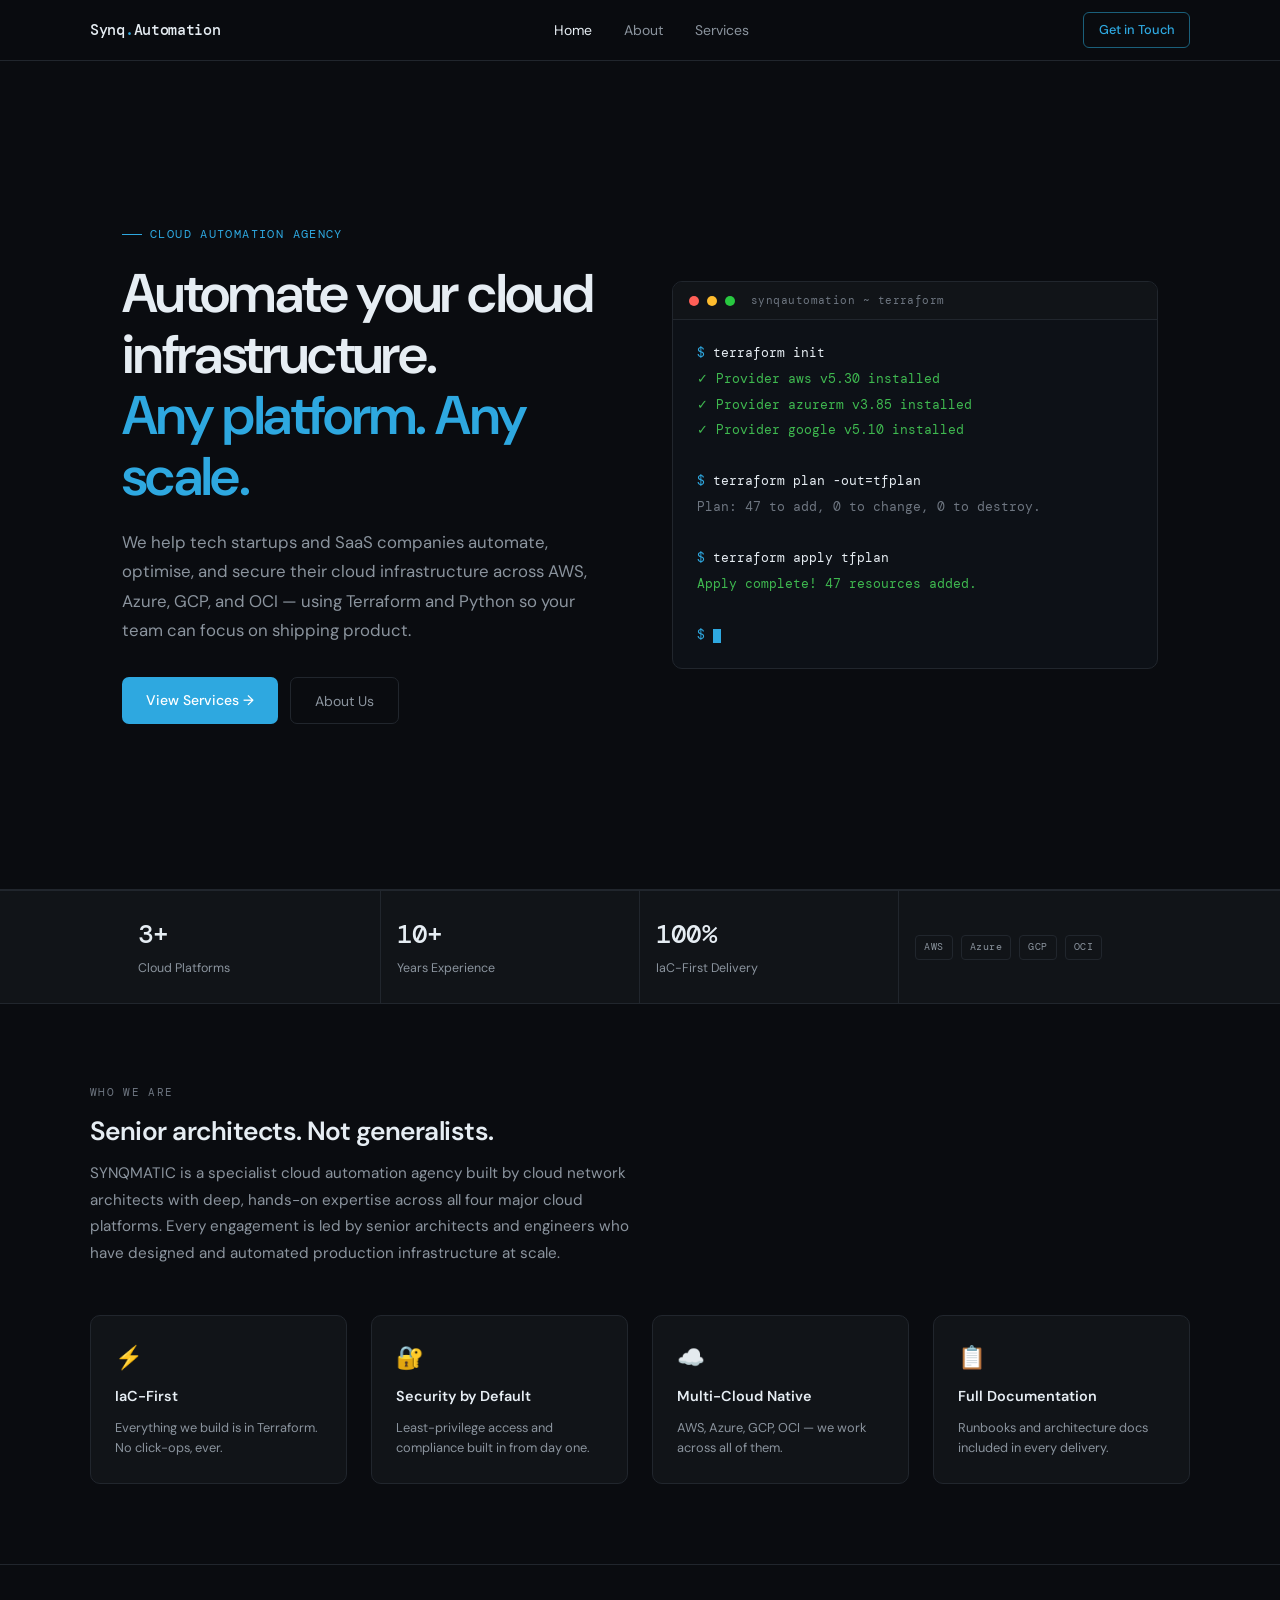
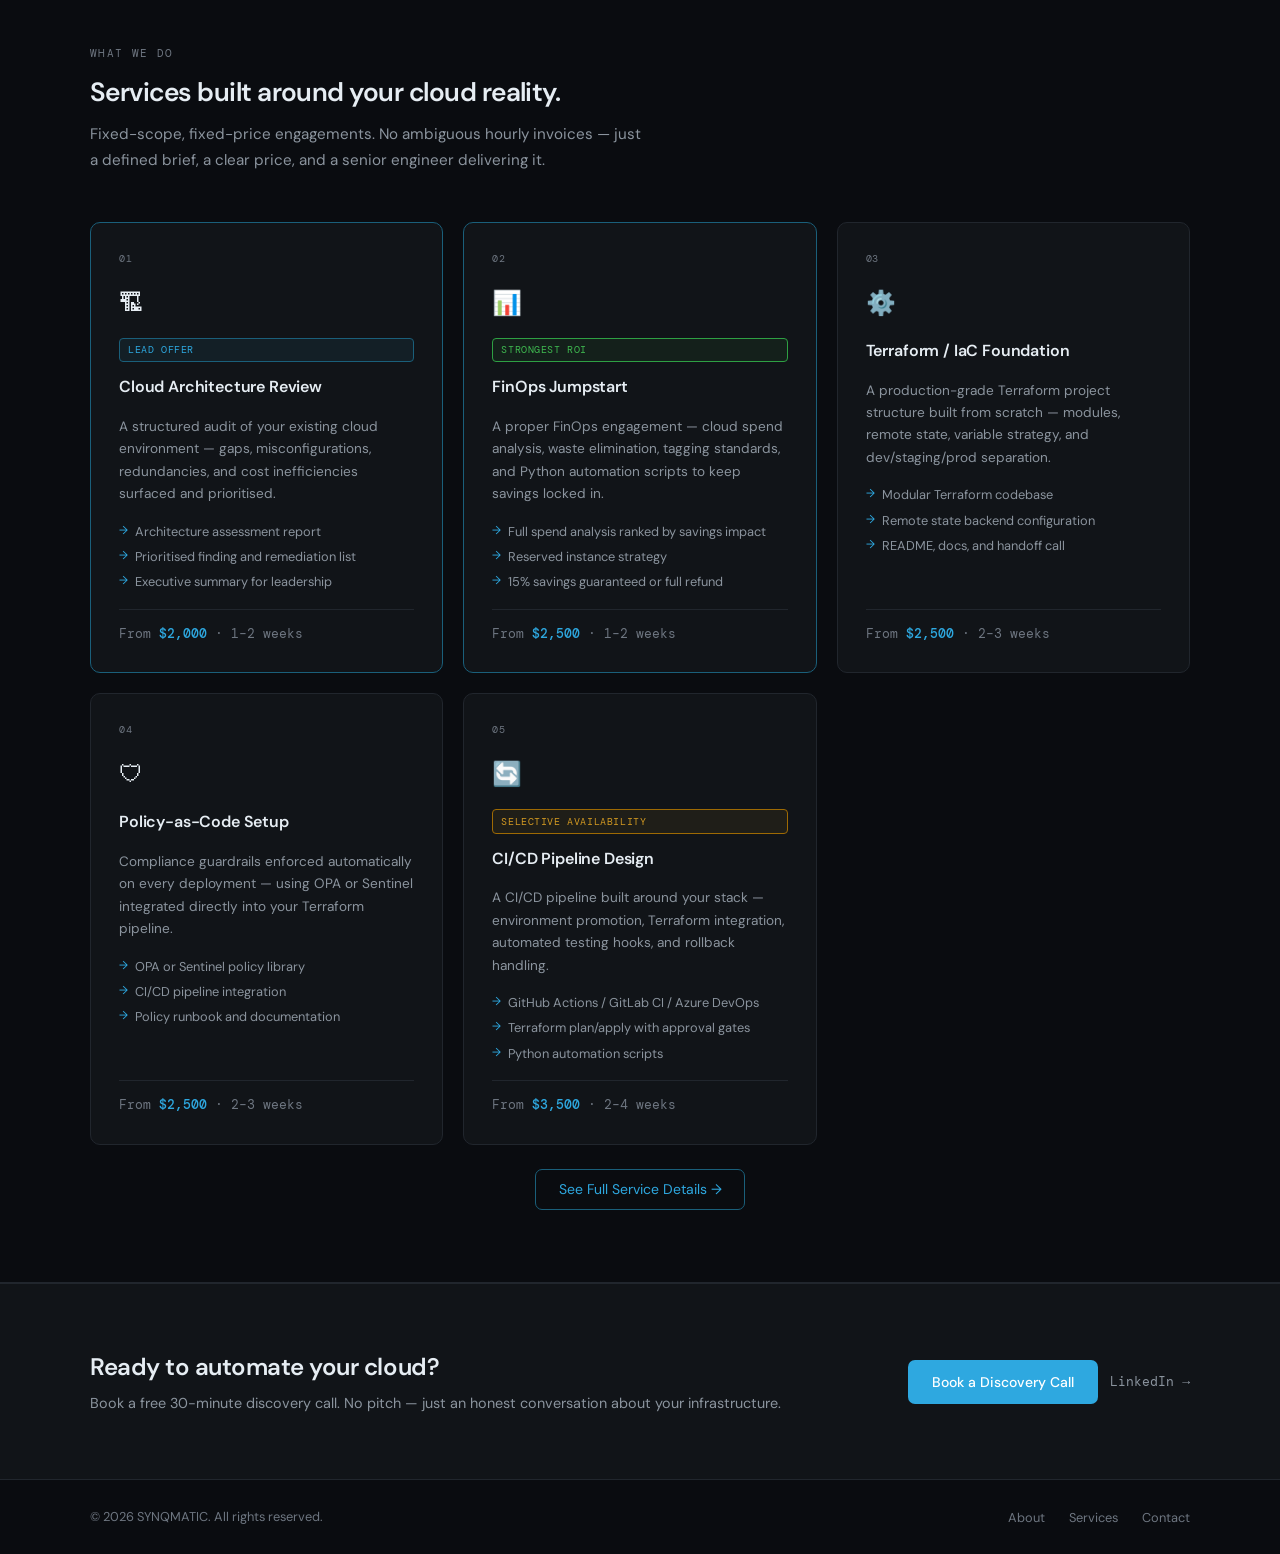
==== commit 6077a0e3: "remove references to juniors" ====
--- a/index.html
+++ b/index.html
@@ -545,7 +545,7 @@
         <li><a href="index.html" class="active">Home</a></li>
         <li><a href="about.html">About</a></li>
         <li><a href="services.html">Services</a></li>
-        <li><a href="blog.html">Blog</a></li>
+        <!-- <li><a href="blog.html">Blog</a></li> -->
       </ul>
       <a href="#contact" class="nav-cta">Get in Touch</a>
     </div>
@@ -617,7 +617,7 @@
     <div class="section-inner">
       <p class="section-eyebrow">Who We Are</p>
       <h2 class="section-heading">Senior architects. Not generalists.</h2>
-      <p class="section-desc">SYNQMATIC is a specialist cloud automation agency built by cloud network architects with deep, hands-on expertise across all four major cloud platforms. We don't send junior consultants. Every engagement is led by senior engineers who have designed and automated production infrastructure at scale.</p>
+      <p class="section-desc">SYNQMATIC is a specialist cloud automation agency built by cloud network architects with deep, hands-on expertise across all four major cloud platforms. Every engagement is led by senior architects and engineers who have designed and automated production infrastructure at scale.</p>
       <div class="pillars">
         <div class="pillar">
           <div class="pillar-icon">⚡</div>
@@ -729,7 +729,7 @@
   </section>
 
   <!-- BLOG PREVIEW -->
-  <section id="blog">
+  <!-- <section id="blog">
     <div class="section-inner">
       <div class="blog-header">
         <div class="blog-header-left">
@@ -776,7 +776,7 @@
 
       </div>
     </div>
-  </section>
+  </section> -->
 
   <!-- CTA -->
   <div class="cta-strip" id="contact">
@@ -799,7 +799,7 @@
       <ul class="footer-links">
         <li><a href="about.html">About</a></li>
         <li><a href="services.html">Services</a></li>
-        <li><a href="blog.html">Blog</a></li>
+        <!-- <li><a href="blog.html">Blog</a></li> -->
         <li><a href="#contact">Contact</a></li>
       </ul>
     </div>
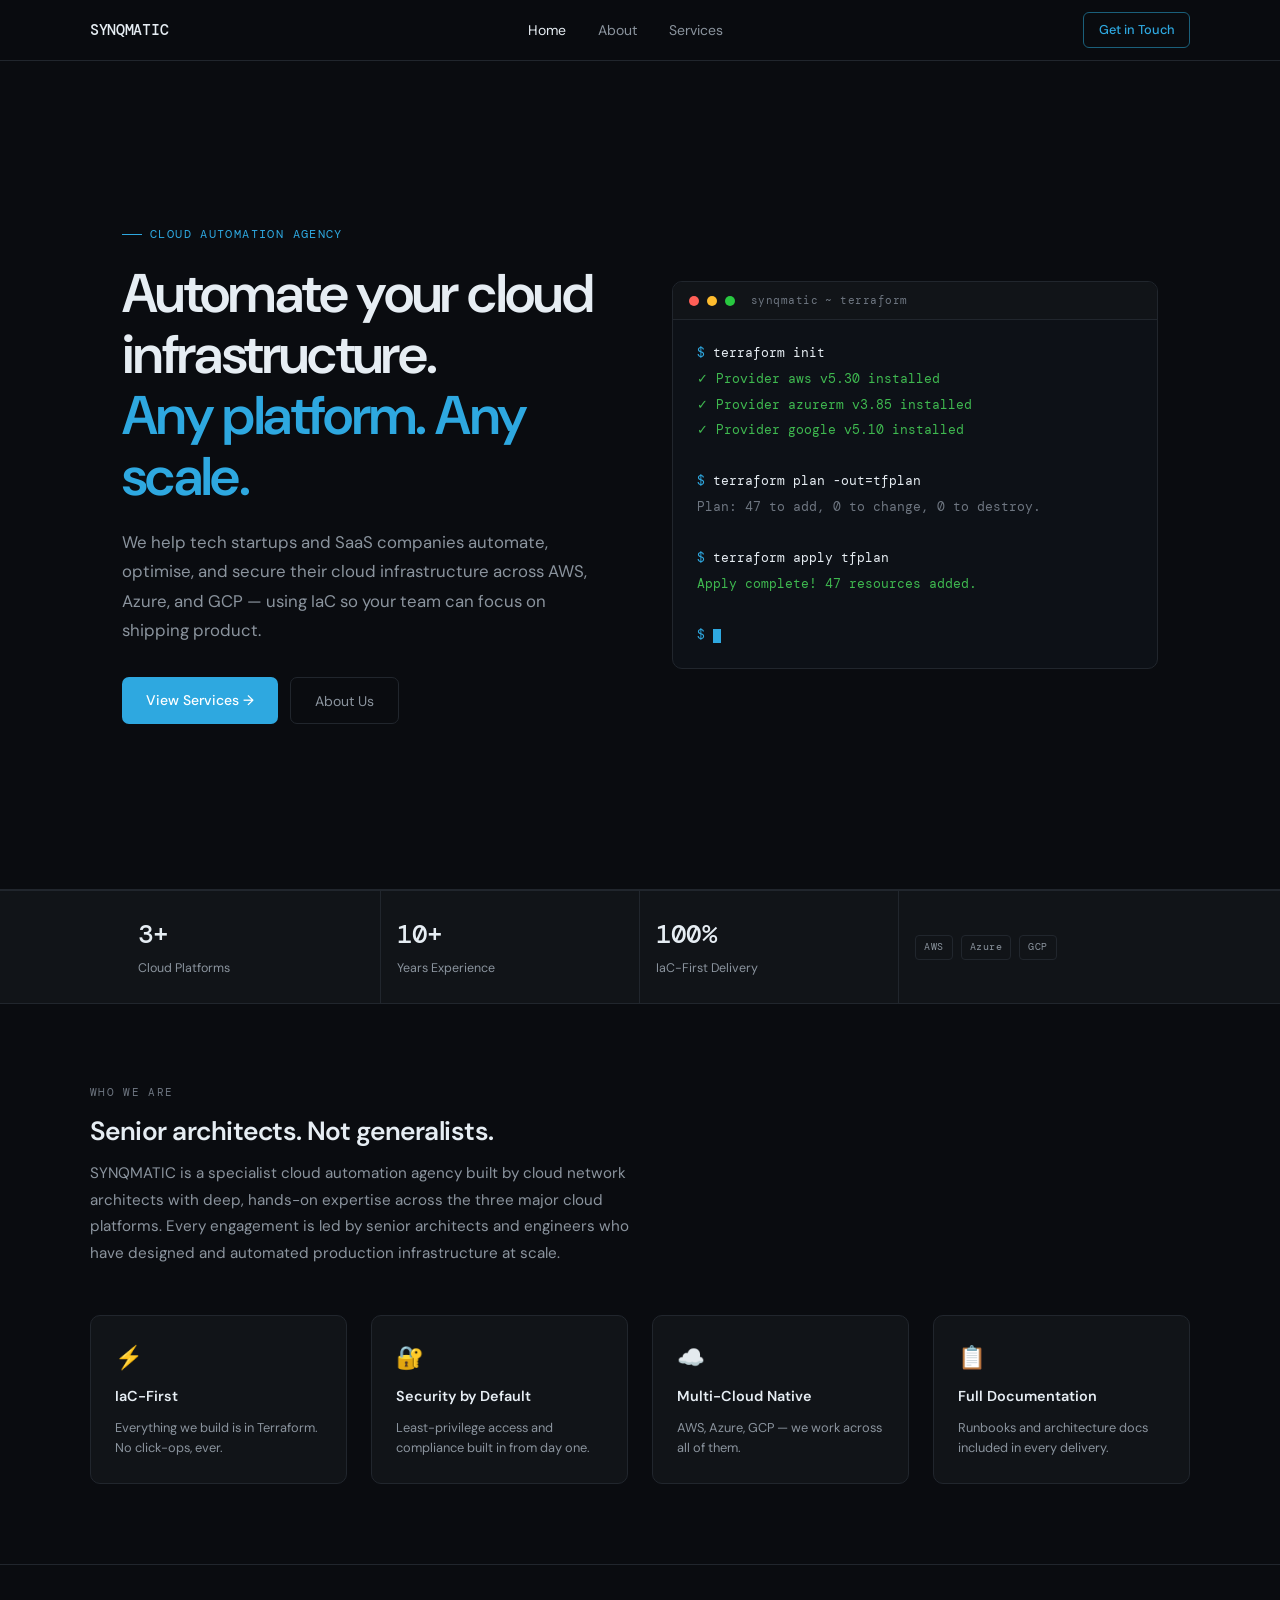
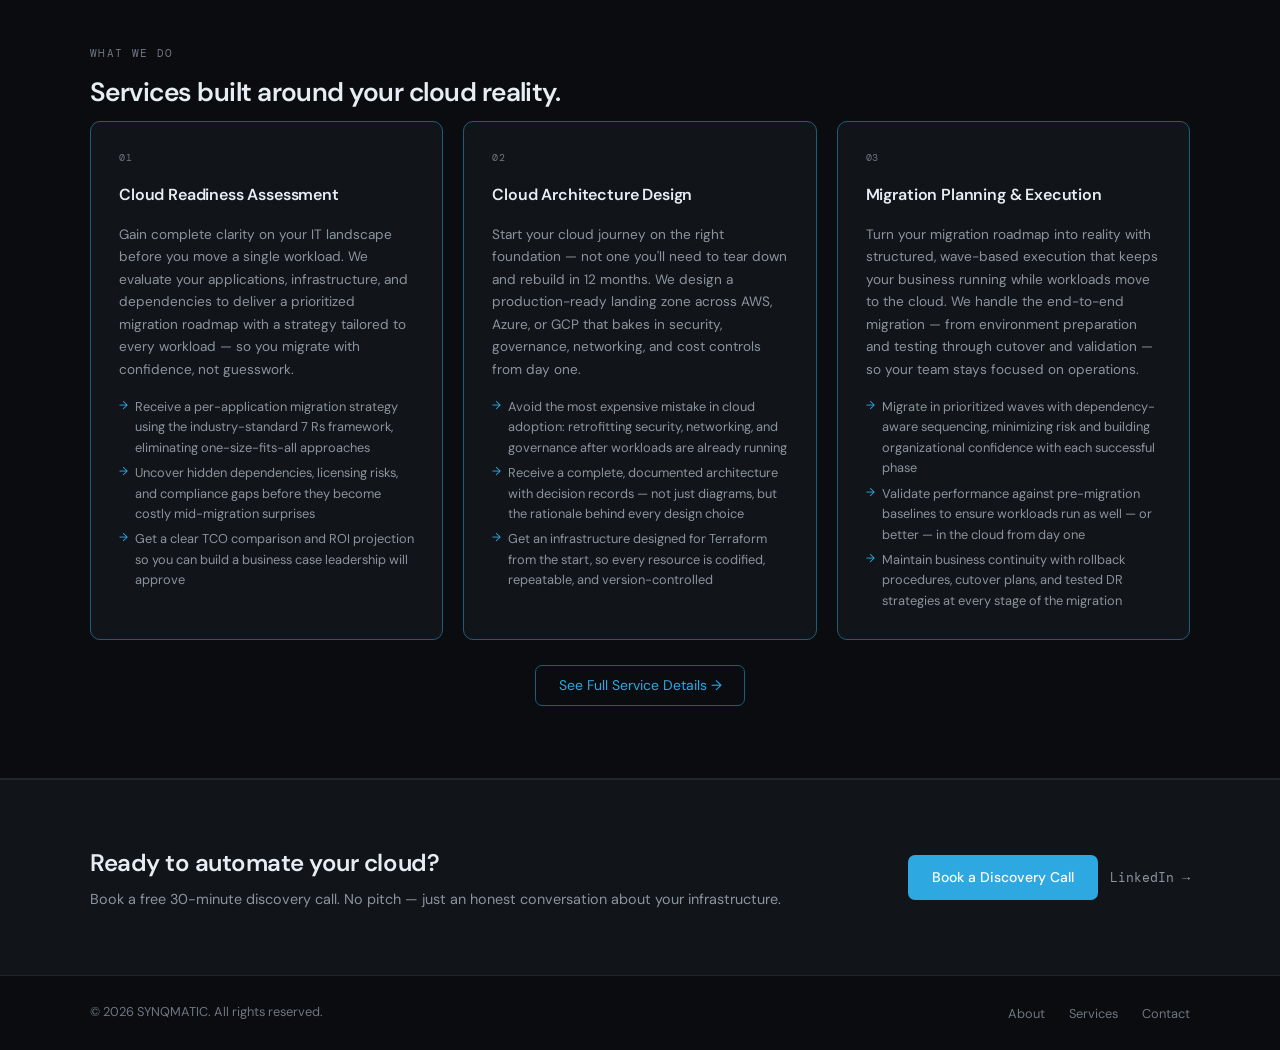
==== commit 6cb49d05: "update to match new structure" ====
--- a/index.html
+++ b/index.html
@@ -4,7 +4,7 @@
   <meta charset="UTF-8" />
   <meta name="viewport" content="width=device-width, initial-scale=1.0" />
   <title>SYNQMATIC — Cloud Automation Agency</title>
-  <meta name="description" content="We help tech startups and SaaS companies automate, optimise, and secure their cloud infrastructure across AWS, Azure, GCP, and OCI — using Terraform and Python." />
+  <meta name="description" content="We help tech startups and SaaS companies automate, optimise, and secure their cloud infrastructure across AWS, Azure, and GCP — using IaC and Python." />
   <link rel="preconnect" href="https://fonts.googleapis.com" />
   <link rel="preconnect" href="https://fonts.gstatic.com" crossorigin />
   <link href="https://fonts.googleapis.com/css2?family=DM+Sans:wght@300;400;500;600&family=DM+Mono:wght@400;500&display=swap" rel="stylesheet" />
@@ -540,7 +540,7 @@
   <!-- NAV -->
   <nav>
     <div class="nav-inner">
-      <a href="index.html" class="nav-logo">Synq<span>.</span>Automation</a>
+      <a href="index.html" class="nav-logo">SYNQMATIC</a>
       <ul class="nav-links">
         <li><a href="index.html" class="active">Home</a></li>
         <li><a href="about.html">About</a></li>
@@ -557,7 +557,7 @@
       <div class="hero-left">
         <p class="hero-eyebrow">Cloud Automation Agency</p>
         <h1 class="hero-title">Automate your cloud infrastructure.<br><em>Any platform. Any scale.</em></h1>
-        <p class="hero-desc">We help tech startups and SaaS companies automate, optimise, and secure their cloud infrastructure across AWS, Azure, GCP, and OCI — using Terraform and Python so your team can focus on shipping product.</p>
+        <p class="hero-desc">We help tech startups and SaaS companies automate, optimise, and secure their cloud infrastructure across AWS, Azure, and GCP — using IaC so your team can focus on shipping product.</p>
         <div class="hero-actions">
           <a href="services.html" class="btn-primary">View Services →</a>
           <a href="about.html" class="btn-ghost">About Us</a>
@@ -568,7 +568,7 @@
           <div class="terminal-dot red"></div>
           <div class="terminal-dot amber"></div>
           <div class="terminal-dot green"></div>
-          <span class="terminal-title">synqautomation ~ terraform</span>
+          <span class="terminal-title">synqmatic ~ terraform</span>
         </div>
         <div class="terminal-body">
           <div><span class="t-prompt">$</span> <span class="t-cmd">terraform init</span></div>
@@ -607,7 +607,7 @@
         <span class="platform-tag">AWS</span>
         <span class="platform-tag">Azure</span>
         <span class="platform-tag">GCP</span>
-        <span class="platform-tag">OCI</span>
+        <!-- <span class="platform-tag">OCI</span> -->
       </div>
     </div>
   </div>
@@ -617,7 +617,7 @@
     <div class="section-inner">
       <p class="section-eyebrow">Who We Are</p>
       <h2 class="section-heading">Senior architects. Not generalists.</h2>
-      <p class="section-desc">SYNQMATIC is a specialist cloud automation agency built by cloud network architects with deep, hands-on expertise across all four major cloud platforms. Every engagement is led by senior architects and engineers who have designed and automated production infrastructure at scale.</p>
+      <p class="section-desc">SYNQMATIC is a specialist cloud automation agency built by cloud network architects with deep, hands-on expertise across the three major cloud platforms. Every engagement is led by senior architects and engineers who have designed and automated production infrastructure at scale.</p>
       <div class="pillars">
         <div class="pillar">
           <div class="pillar-icon">⚡</div>
@@ -632,7 +632,7 @@
         <div class="pillar">
           <div class="pillar-icon">☁️</div>
           <div class="pillar-name">Multi-Cloud Native</div>
-          <div class="pillar-desc">AWS, Azure, GCP, OCI — we work across all of them.</div>
+          <div class="pillar-desc">AWS, Azure, GCP — we work across all of them.</div>
         </div>
         <div class="pillar">
           <div class="pillar-icon">📋</div>
@@ -648,11 +648,44 @@
     <div class="section-inner">
       <p class="section-eyebrow">What We Do</p>
       <h2 class="section-heading">Services built around your cloud reality.</h2>
-      <p class="section-desc">Fixed-scope, fixed-price engagements. No ambiguous hourly invoices — just a defined brief, a clear price, and a senior engineer delivering it.</p>
+      <!-- <p class="section-desc">Fixed-scope, fixed-price engagements. No ambiguous hourly invoices — just a defined brief, a clear price, and a senior engineer delivering it.</p> -->
 
       <div class="services-grid">
 
         <div class="service-card lead">
+          <div class="sc-num">01</div>
+          <div class="sc-name">Cloud Readiness Assessment</div>
+          <div class="sc-desc">Gain complete clarity on your IT landscape before you move a single workload. We evaluate your applications, infrastructure, and dependencies to deliver a prioritized migration roadmap with a strategy tailored to every workload — so you migrate with confidence, not guesswork.</div>
+          <ul class="sc-bullets">
+            <li>Receive a per-application migration strategy using the industry-standard 7 Rs framework, eliminating one-size-fits-all approaches</li>
+            <li>Uncover hidden dependencies, licensing risks, and compliance gaps before they become costly mid-migration surprises</li>
+            <li>Get a clear TCO comparison and ROI projection so you can build a business case leadership will approve</li>
+          </ul>
+        </div>
+
+        <div class="service-card lead">
+          <div class="sc-num">02</div>
+          <div class="sc-name">Cloud Architecture Design</div>
+          <div class="sc-desc">Start your cloud journey on the right foundation — not one you'll need to tear down and rebuild in 12 months. We design a production-ready landing zone across AWS, Azure, or GCP that bakes in security, governance, networking, and cost controls from day one.</div>
+          <ul class="sc-bullets">
+            <li>Avoid the most expensive mistake in cloud adoption: retrofitting security, networking, and governance after workloads are already running</li>
+            <li>Receive a complete, documented architecture with decision records — not just diagrams, but the rationale behind every design choice</li>
+            <li>Get an infrastructure designed for Terraform from the start, so every resource is codified, repeatable, and version-controlled</li>
+          </ul>
+        </div>
+
+        <div class="service-card lead">
+          <div class="sc-num">03</div>
+          <div class="sc-name">Migration Planning & Execution</div>
+          <div class="sc-desc">Turn your migration roadmap into reality with structured, wave-based execution that keeps your business running while workloads move to the cloud. We handle the end-to-end migration — from environment preparation and testing through cutover and validation — so your team stays focused on operations.</div>
+          <ul class="sc-bullets">
+            <li>Migrate in prioritized waves with dependency-aware sequencing, minimizing risk and building organizational confidence with each successful phase</li>
+            <li>Validate performance against pre-migration baselines to ensure workloads run as well — or better — in the cloud from day one</li>
+            <li>Maintain business continuity with rollback procedures, cutover plans, and tested DR strategies at every stage of the migration</li>
+          </ul>
+        </div>
+
+        <!--  <div class="service-card lead">
           <div class="sc-num">01</div>
           <div class="sc-icon">🏗</div>
           <span class="sc-badge">Lead Offer</span>
@@ -677,7 +710,7 @@
             <li>Reserved instance strategy</li>
             <li>15% savings guaranteed or full refund</li>
           </ul>
-          <div class="sc-price">From <strong>$2,500</strong> · 1–2 weeks</div>
+          <div class="sc-price">From <strong>$2,500</strong> · 1–2 weeks</div> 
         </div>
 
         <div class="service-card">
@@ -690,7 +723,7 @@
             <li>Remote state backend configuration</li>
             <li>README, docs, and handoff call</li>
           </ul>
-          <div class="sc-price">From <strong>$2,500</strong> · 2–3 weeks</div>
+          <div class="sc-price">From <strong>$2,500</strong> · 2–3 weeks</div> 
         </div>
 
         <div class="service-card">
@@ -717,8 +750,8 @@
             <li>Terraform plan/apply with approval gates</li>
             <li>Python automation scripts</li>
           </ul>
-          <div class="sc-price">From <strong>$3,500</strong> · 2–4 weeks</div>
-        </div>
+          <div class="sc-price">From <strong>$3,500</strong> · 2–4 weeks</div> 
+        </div>-->
 
       </div>
 
@@ -787,7 +820,7 @@
       </div>
       <div class="cta-strip-actions">
         <a href="mailto:hello@synqautomation.io" class="btn-primary">Book a Discovery Call</a>
-        <a href="https://linkedin.com/company/synqautomation" class="cta-email">LinkedIn →</a>
+        <a href="https://linkedin.com/company/synqmatic" class="cta-email">LinkedIn →</a>
       </div>
     </div>
   </div>
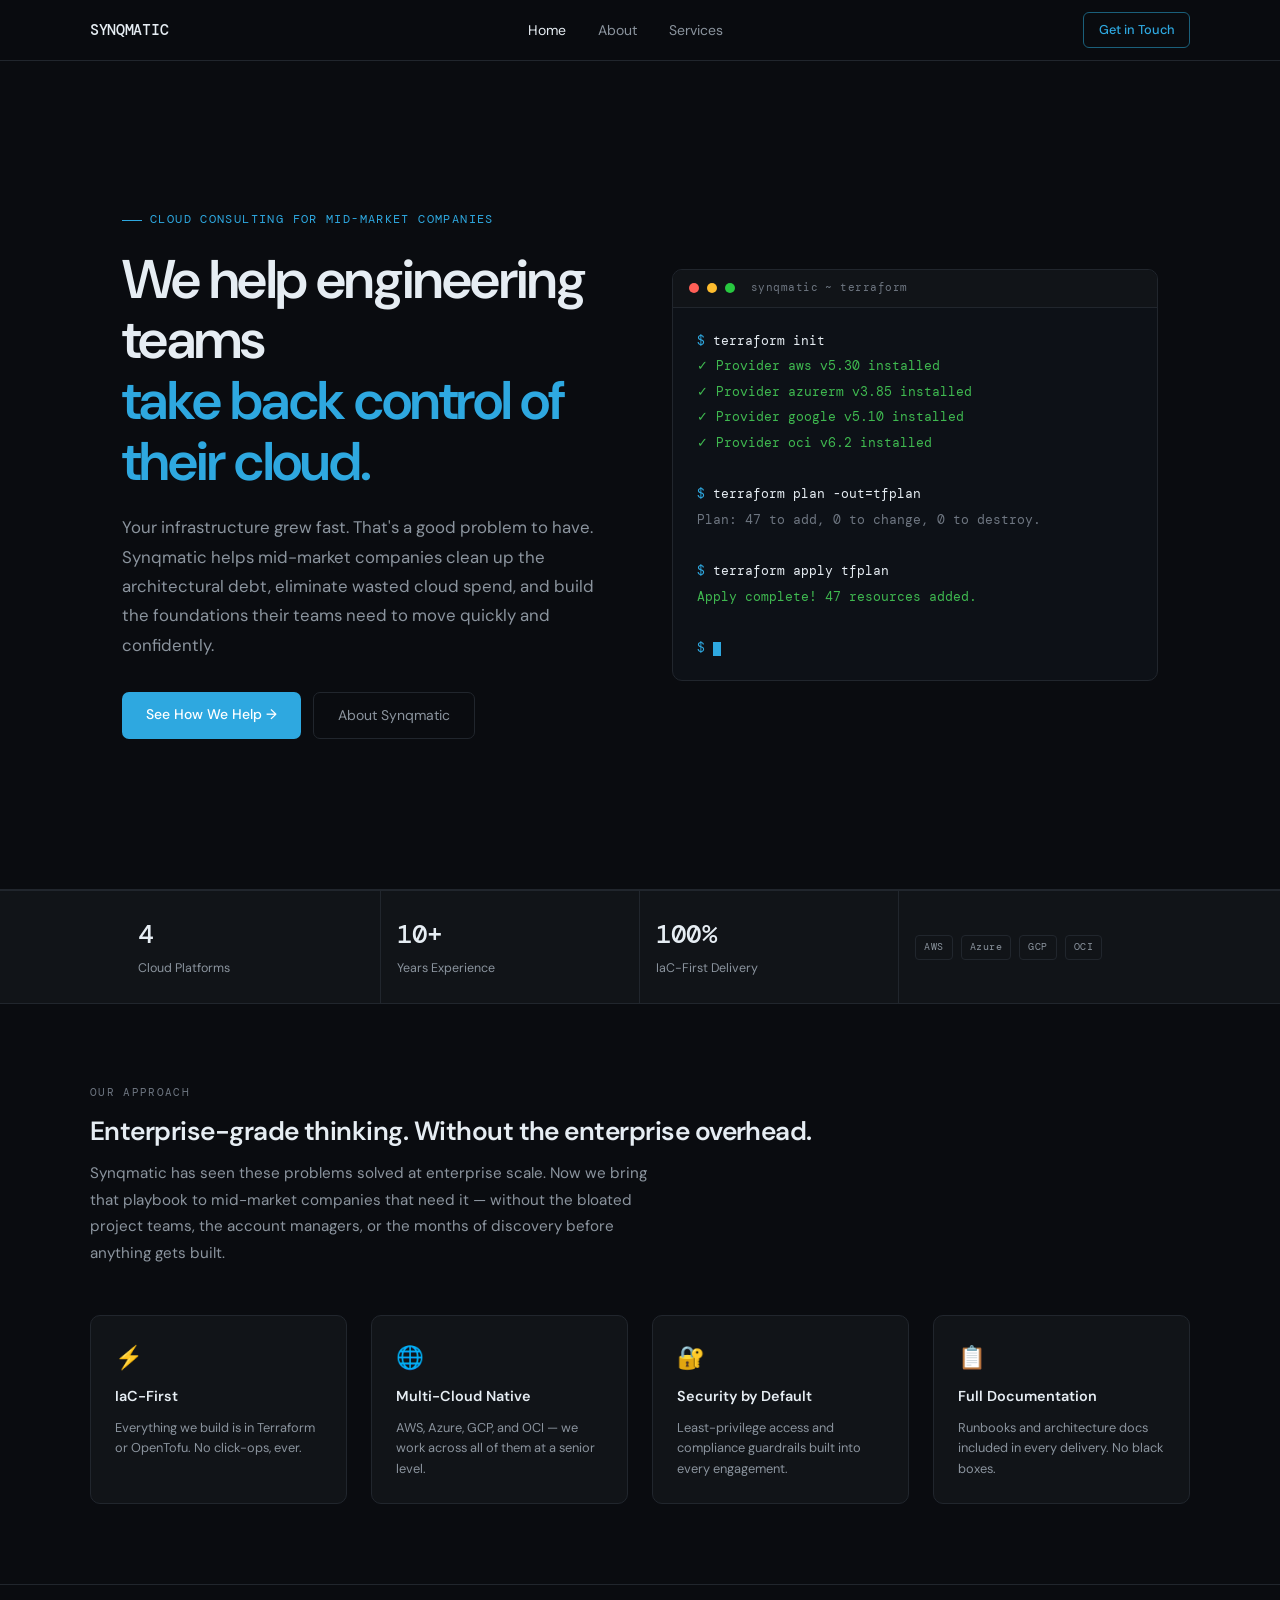
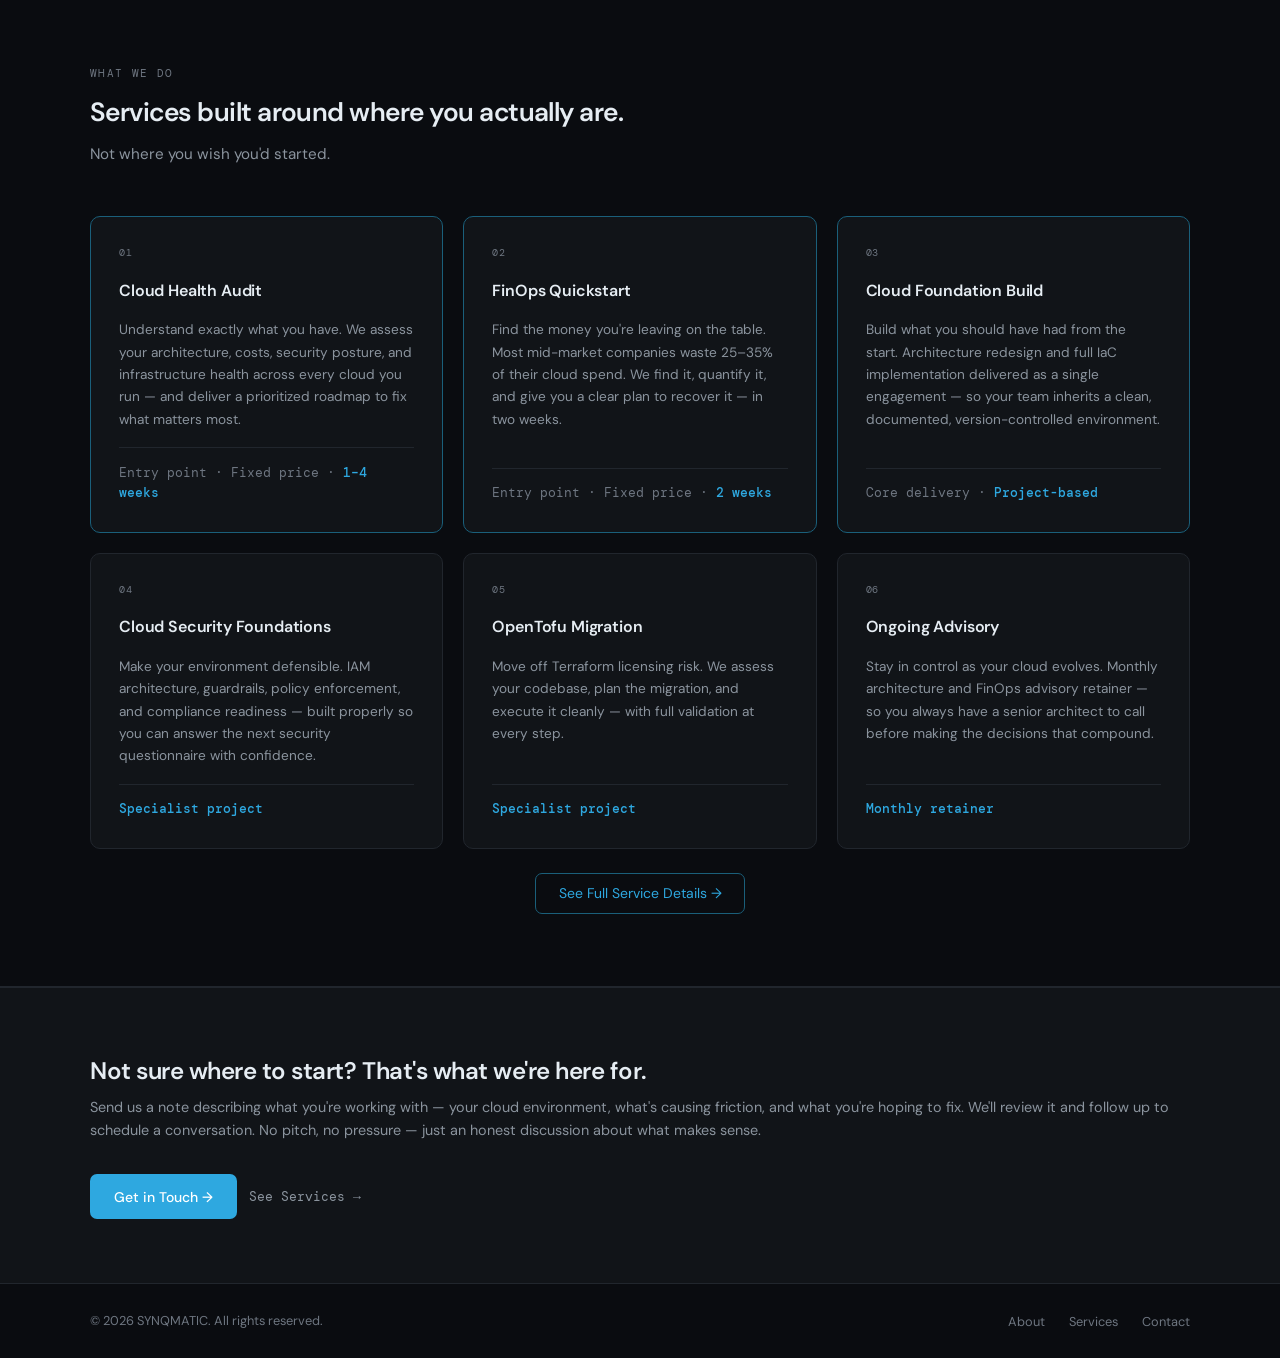
==== commit adbac3cb: "update website with new copy" ====
--- a/index.html
+++ b/index.html
@@ -3,8 +3,8 @@
 <head>
   <meta charset="UTF-8" />
   <meta name="viewport" content="width=device-width, initial-scale=1.0" />
-  <title>SYNQMATIC — Cloud Automation Agency</title>
-  <meta name="description" content="We help tech startups and SaaS companies automate, optimise, and secure their cloud infrastructure across AWS, Azure, and GCP — using IaC and Python." />
+  <title>SYNQMATIC — Cloud Consulting for Mid-Market Companies</title>
+  <meta name="description" content="Synqmatic helps mid-market companies clean up architectural debt, eliminate wasted cloud spend, and build the foundations their teams need to move quickly and confidently." />
   <link rel="preconnect" href="https://fonts.googleapis.com" />
   <link rel="preconnect" href="https://fonts.gstatic.com" crossorigin />
   <link href="https://fonts.googleapis.com/css2?family=DM+Sans:wght@300;400;500;600&family=DM+Mono:wght@400;500&display=swap" rel="stylesheet" />
@@ -555,12 +555,12 @@
   <div style="border-bottom: 1px solid var(--border);">
     <div class="hero">
       <div class="hero-left">
-        <p class="hero-eyebrow">Cloud Automation Agency</p>
-        <h1 class="hero-title">Automate your cloud infrastructure.<br><em>Any platform. Any scale.</em></h1>
-        <p class="hero-desc">We help tech startups and SaaS companies automate, optimise, and secure their cloud infrastructure across AWS, Azure, and GCP — using IaC so your team can focus on shipping product.</p>
+        <p class="hero-eyebrow">Cloud Consulting for Mid-Market Companies</p>
+        <h1 class="hero-title">We help engineering teams<br><em>take back control of their cloud.</em></h1>
+        <p class="hero-desc">Your infrastructure grew fast. That's a good problem to have. Synqmatic helps mid-market companies clean up the architectural debt, eliminate wasted cloud spend, and build the foundations their teams need to move quickly and confidently.</p>
         <div class="hero-actions">
-          <a href="services.html" class="btn-primary">View Services →</a>
-          <a href="about.html" class="btn-ghost">About Us</a>
+          <a href="services.html" class="btn-primary">See How We Help →</a>
+          <a href="about.html" class="btn-ghost">About Synqmatic</a>
         </div>
       </div>
       <div class="terminal">
@@ -575,6 +575,7 @@
           <div class="t-ok">✓ Provider aws v5.30 installed</div>
           <div class="t-ok">✓ Provider azurerm v3.85 installed</div>
           <div class="t-ok">✓ Provider google v5.10 installed</div>
+          <div class="t-ok">✓ Provider oci v6.2 installed</div>
           <div>&nbsp;</div>
           <div><span class="t-prompt">$</span> <span class="t-cmd">terraform plan -out=tfplan</span></div>
           <div class="t-dim">Plan: 47 to add, 0 to change, 0 to destroy.</div>
@@ -592,7 +593,7 @@
   <div class="stats-bar">
     <div class="stats-bar-inner">
       <div class="stat">
-        <span class="stat-value">3+</span>
+        <span class="stat-value">4</span>
         <span class="stat-label">Cloud Platforms</span>
       </div>
       <div class="stat">
@@ -607,7 +608,7 @@
         <span class="platform-tag">AWS</span>
         <span class="platform-tag">Azure</span>
         <span class="platform-tag">GCP</span>
-        <!-- <span class="platform-tag">OCI</span> -->
+        <span class="platform-tag">OCI</span>
       </div>
     </div>
   </div>
@@ -615,29 +616,29 @@
   <!-- WHO WE ARE -->
   <section id="about">
     <div class="section-inner">
-      <p class="section-eyebrow">Who We Are</p>
-      <h2 class="section-heading">Senior architects. Not generalists.</h2>
-      <p class="section-desc">SYNQMATIC is a specialist cloud automation agency built by cloud network architects with deep, hands-on expertise across the three major cloud platforms. Every engagement is led by senior architects and engineers who have designed and automated production infrastructure at scale.</p>
+      <p class="section-eyebrow">Our Approach</p>
+      <h2 class="section-heading">Enterprise-grade thinking. Without the enterprise overhead.</h2>
+      <p class="section-desc">Synqmatic has seen these problems solved at enterprise scale. Now we bring that playbook to mid-market companies that need it — without the bloated project teams, the account managers, or the months of discovery before anything gets built.</p>
       <div class="pillars">
         <div class="pillar">
           <div class="pillar-icon">⚡</div>
           <div class="pillar-name">IaC-First</div>
-          <div class="pillar-desc">Everything we build is in Terraform. No click-ops, ever.</div>
+          <div class="pillar-desc">Everything we build is in Terraform or OpenTofu. No click-ops, ever.</div>
+        </div>
+        <div class="pillar">
+          <div class="pillar-icon">🌐</div>
+          <div class="pillar-name">Multi-Cloud Native</div>
+          <div class="pillar-desc">AWS, Azure, GCP, and OCI — we work across all of them at a senior level.</div>
         </div>
         <div class="pillar">
           <div class="pillar-icon">🔐</div>
           <div class="pillar-name">Security by Default</div>
-          <div class="pillar-desc">Least-privilege access and compliance built in from day one.</div>
-        </div>
-        <div class="pillar">
-          <div class="pillar-icon">☁️</div>
-          <div class="pillar-name">Multi-Cloud Native</div>
-          <div class="pillar-desc">AWS, Azure, GCP — we work across all of them.</div>
+          <div class="pillar-desc">Least-privilege access and compliance guardrails built into every engagement.</div>
         </div>
         <div class="pillar">
           <div class="pillar-icon">📋</div>
           <div class="pillar-name">Full Documentation</div>
-          <div class="pillar-desc">Runbooks and architecture docs included in every delivery.</div>
+          <div class="pillar-desc">Runbooks and architecture docs included in every delivery. No black boxes.</div>
         </div>
       </div>
     </div>
@@ -647,111 +648,52 @@
   <section id="services">
     <div class="section-inner">
       <p class="section-eyebrow">What We Do</p>
-      <h2 class="section-heading">Services built around your cloud reality.</h2>
-      <!-- <p class="section-desc">Fixed-scope, fixed-price engagements. No ambiguous hourly invoices — just a defined brief, a clear price, and a senior engineer delivering it.</p> -->
+      <h2 class="section-heading">Services built around where you actually are.</h2>
+      <p class="section-desc">Not where you wish you'd started.</p>
 
       <div class="services-grid">
 
         <div class="service-card lead">
           <div class="sc-num">01</div>
-          <div class="sc-name">Cloud Readiness Assessment</div>
-          <div class="sc-desc">Gain complete clarity on your IT landscape before you move a single workload. We evaluate your applications, infrastructure, and dependencies to deliver a prioritized migration roadmap with a strategy tailored to every workload — so you migrate with confidence, not guesswork.</div>
-          <ul class="sc-bullets">
-            <li>Receive a per-application migration strategy using the industry-standard 7 Rs framework, eliminating one-size-fits-all approaches</li>
-            <li>Uncover hidden dependencies, licensing risks, and compliance gaps before they become costly mid-migration surprises</li>
-            <li>Get a clear TCO comparison and ROI projection so you can build a business case leadership will approve</li>
-          </ul>
+          <div class="sc-name">Cloud Health Audit</div>
+          <div class="sc-desc">Understand exactly what you have. We assess your architecture, costs, security posture, and infrastructure health across every cloud you run — and deliver a prioritized roadmap to fix what matters most.</div>
+          <div class="sc-price">Entry point · Fixed price · <strong>1–4 weeks</strong></div>
         </div>
 
         <div class="service-card lead">
           <div class="sc-num">02</div>
-          <div class="sc-name">Cloud Architecture Design</div>
-          <div class="sc-desc">Start your cloud journey on the right foundation — not one you'll need to tear down and rebuild in 12 months. We design a production-ready landing zone across AWS, Azure, or GCP that bakes in security, governance, networking, and cost controls from day one.</div>
-          <ul class="sc-bullets">
-            <li>Avoid the most expensive mistake in cloud adoption: retrofitting security, networking, and governance after workloads are already running</li>
-            <li>Receive a complete, documented architecture with decision records — not just diagrams, but the rationale behind every design choice</li>
-            <li>Get an infrastructure designed for Terraform from the start, so every resource is codified, repeatable, and version-controlled</li>
-          </ul>
+          <div class="sc-name">FinOps Quickstart</div>
+          <div class="sc-desc">Find the money you're leaving on the table. Most mid-market companies waste 25–35% of their cloud spend. We find it, quantify it, and give you a clear plan to recover it — in two weeks.</div>
+          <div class="sc-price">Entry point · Fixed price · <strong>2 weeks</strong></div>
         </div>
 
         <div class="service-card lead">
           <div class="sc-num">03</div>
-          <div class="sc-name">Migration Planning & Execution</div>
-          <div class="sc-desc">Turn your migration roadmap into reality with structured, wave-based execution that keeps your business running while workloads move to the cloud. We handle the end-to-end migration — from environment preparation and testing through cutover and validation — so your team stays focused on operations.</div>
-          <ul class="sc-bullets">
-            <li>Migrate in prioritized waves with dependency-aware sequencing, minimizing risk and building organizational confidence with each successful phase</li>
-            <li>Validate performance against pre-migration baselines to ensure workloads run as well — or better — in the cloud from day one</li>
-            <li>Maintain business continuity with rollback procedures, cutover plans, and tested DR strategies at every stage of the migration</li>
-          </ul>
-        </div>
-
-        <!--  <div class="service-card lead">
-          <div class="sc-num">01</div>
-          <div class="sc-icon">🏗</div>
-          <span class="sc-badge">Lead Offer</span>
-          <div class="sc-name">Cloud Architecture Review</div>
-          <div class="sc-desc">A structured audit of your existing cloud environment — gaps, misconfigurations, redundancies, and cost inefficiencies surfaced and prioritised.</div>
-          <ul class="sc-bullets">
-            <li>Architecture assessment report</li>
-            <li>Prioritised finding and remediation list</li>
-            <li>Executive summary for leadership</li>
-          </ul>
-          <div class="sc-price">From <strong>$2,000</strong> · 1–2 weeks</div>
-        </div>
-
-        <div class="service-card lead">
-          <div class="sc-num">02</div>
-          <div class="sc-icon">📊</div>
-          <span class="sc-badge roi">Strongest ROI</span>
-          <div class="sc-name">FinOps Jumpstart</div>
-          <div class="sc-desc">A proper FinOps engagement — cloud spend analysis, waste elimination, tagging standards, and Python automation scripts to keep savings locked in.</div>
-          <ul class="sc-bullets">
-            <li>Full spend analysis ranked by savings impact</li>
-            <li>Reserved instance strategy</li>
-            <li>15% savings guaranteed or full refund</li>
-          </ul>
-          <div class="sc-price">From <strong>$2,500</strong> · 1–2 weeks</div> 
-        </div>
-
-        <div class="service-card">
-          <div class="sc-num">03</div>
-          <div class="sc-icon">⚙️</div>
-          <div class="sc-name">Terraform / IaC Foundation</div>
-          <div class="sc-desc">A production-grade Terraform project structure built from scratch — modules, remote state, variable strategy, and dev/staging/prod separation.</div>
-          <ul class="sc-bullets">
-            <li>Modular Terraform codebase</li>
-            <li>Remote state backend configuration</li>
-            <li>README, docs, and handoff call</li>
-          </ul>
-          <div class="sc-price">From <strong>$2,500</strong> · 2–3 weeks</div> 
+          <div class="sc-name">Cloud Foundation Build</div>
+          <div class="sc-desc">Build what you should have had from the start. Architecture redesign and full IaC implementation delivered as a single engagement — so your team inherits a clean, documented, version-controlled environment.</div>
+          <div class="sc-price">Core delivery · <strong>Project-based</strong></div>
         </div>
 
         <div class="service-card">
           <div class="sc-num">04</div>
-          <div class="sc-icon">🛡</div>
-          <div class="sc-name">Policy-as-Code Setup</div>
-          <div class="sc-desc">Compliance guardrails enforced automatically on every deployment — using OPA or Sentinel integrated directly into your Terraform pipeline.</div>
-          <ul class="sc-bullets">
-            <li>OPA or Sentinel policy library</li>
-            <li>CI/CD pipeline integration</li>
-            <li>Policy runbook and documentation</li>
-          </ul>
-          <div class="sc-price">From <strong>$2,500</strong> · 2–3 weeks</div>
+          <div class="sc-name">Cloud Security Foundations</div>
+          <div class="sc-desc">Make your environment defensible. IAM architecture, guardrails, policy enforcement, and compliance readiness — built properly so you can answer the next security questionnaire with confidence.</div>
+          <div class="sc-price"><strong>Specialist project</strong></div>
         </div>
 
         <div class="service-card">
           <div class="sc-num">05</div>
-          <div class="sc-icon">🔄</div>
-          <span class="sc-badge selective">Selective Availability</span>
-          <div class="sc-name">CI/CD Pipeline Design</div>
-          <div class="sc-desc">A CI/CD pipeline built around your stack — environment promotion, Terraform integration, automated testing hooks, and rollback handling.</div>
-          <ul class="sc-bullets">
-            <li>GitHub Actions / GitLab CI / Azure DevOps</li>
-            <li>Terraform plan/apply with approval gates</li>
-            <li>Python automation scripts</li>
-          </ul>
-          <div class="sc-price">From <strong>$3,500</strong> · 2–4 weeks</div> 
-        </div>-->
+          <div class="sc-name">OpenTofu Migration</div>
+          <div class="sc-desc">Move off Terraform licensing risk. We assess your codebase, plan the migration, and execute it cleanly — with full validation at every step.</div>
+          <div class="sc-price"><strong>Specialist project</strong></div>
+        </div>
+
+        <div class="service-card">
+          <div class="sc-num">06</div>
+          <div class="sc-name">Ongoing Advisory</div>
+          <div class="sc-desc">Stay in control as your cloud evolves. Monthly architecture and FinOps advisory retainer — so you always have a senior architect to call before making the decisions that compound.</div>
+          <div class="sc-price"><strong>Monthly retainer</strong></div>
+        </div>
 
       </div>
 
@@ -815,12 +757,12 @@
   <div class="cta-strip" id="contact">
     <div class="cta-strip-inner">
       <div>
-        <h2>Ready to automate your cloud?</h2>
-        <p>Book a free 30-minute discovery call. No pitch — just an honest conversation about your infrastructure.</p>
+        <h2>Not sure where to start? That's what we're here for.</h2>
+        <p>Send us a note describing what you're working with — your cloud environment, what's causing friction, and what you're hoping to fix. We'll review it and follow up to schedule a conversation. No pitch, no pressure — just an honest discussion about what makes sense.</p>
       </div>
       <div class="cta-strip-actions">
-        <a href="mailto:hello@synqautomation.io" class="btn-primary">Book a Discovery Call</a>
-        <a href="https://linkedin.com/company/synqmatic" class="cta-email">LinkedIn →</a>
+        <a href="mailto:hello@synqmatic.com" class="btn-primary">Get in Touch →</a>
+        <a href="services.html" class="cta-email">See Services →</a>
       </div>
     </div>
   </div>
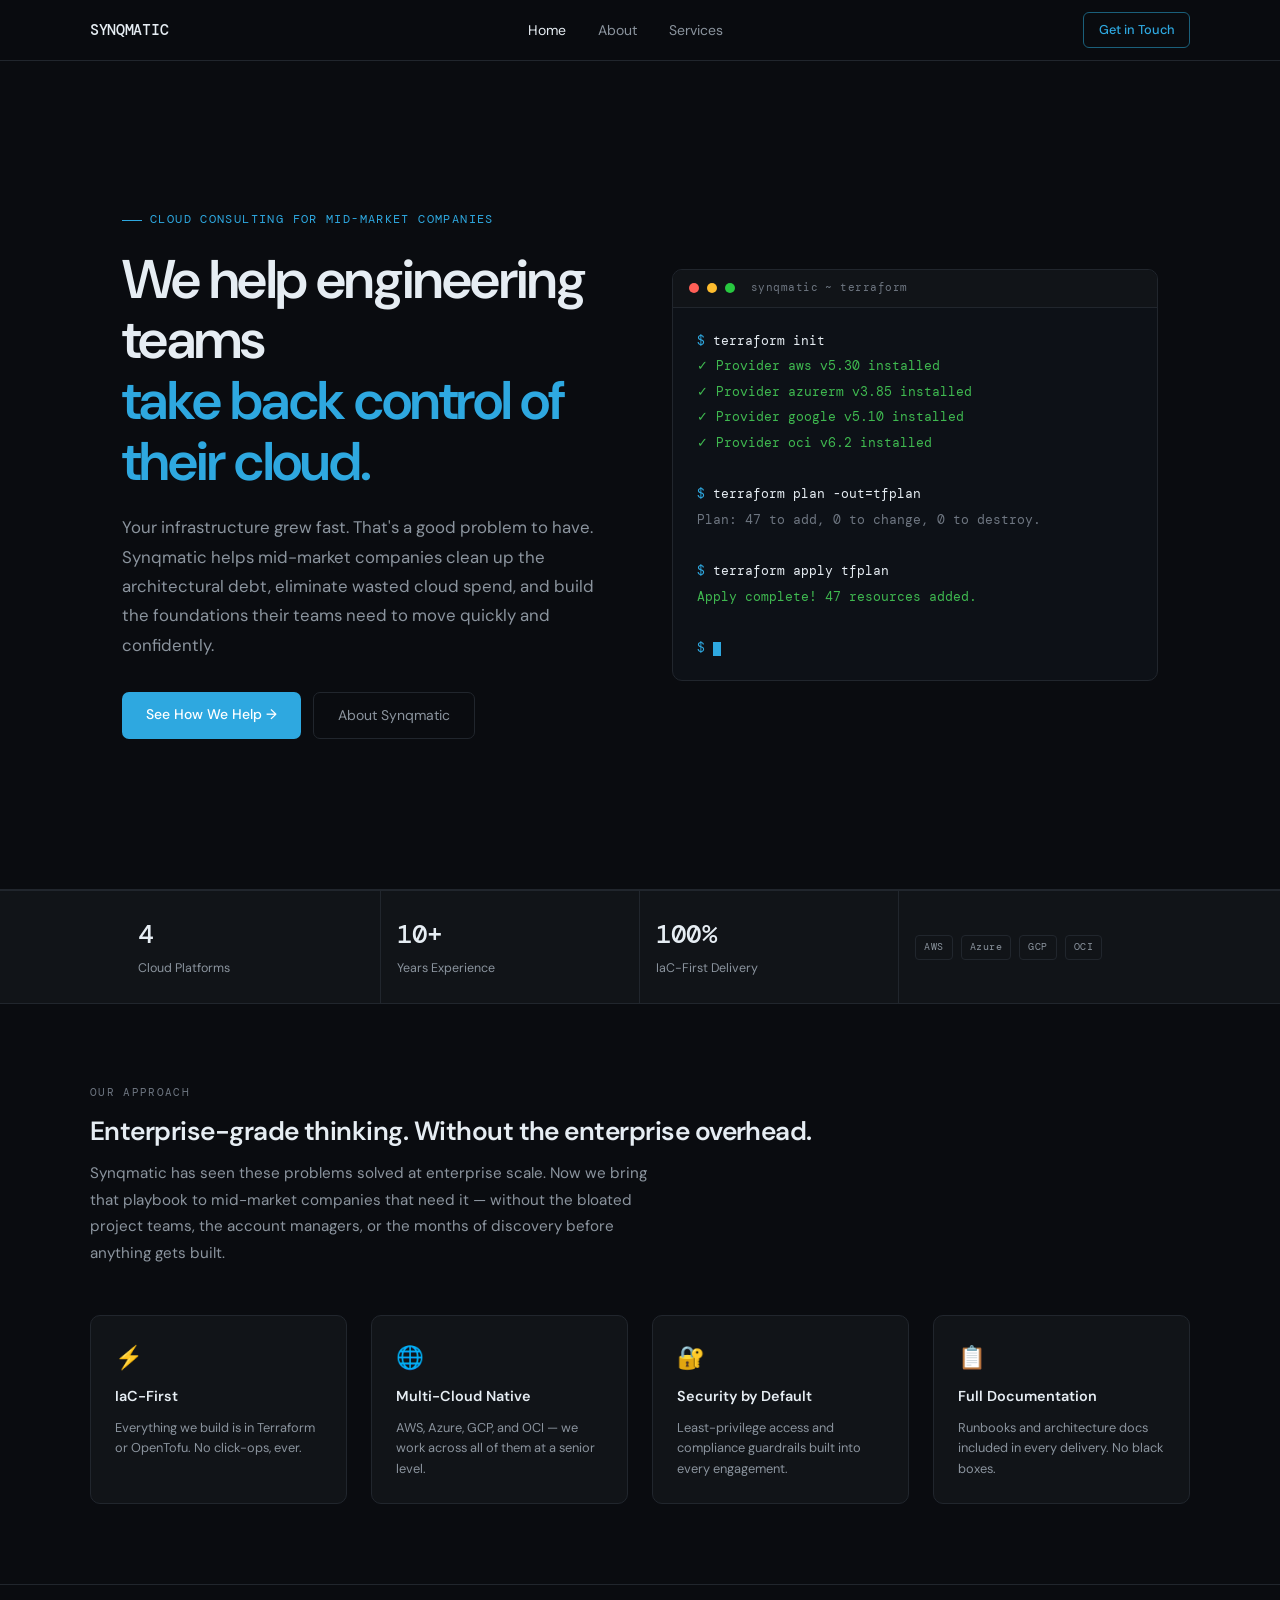
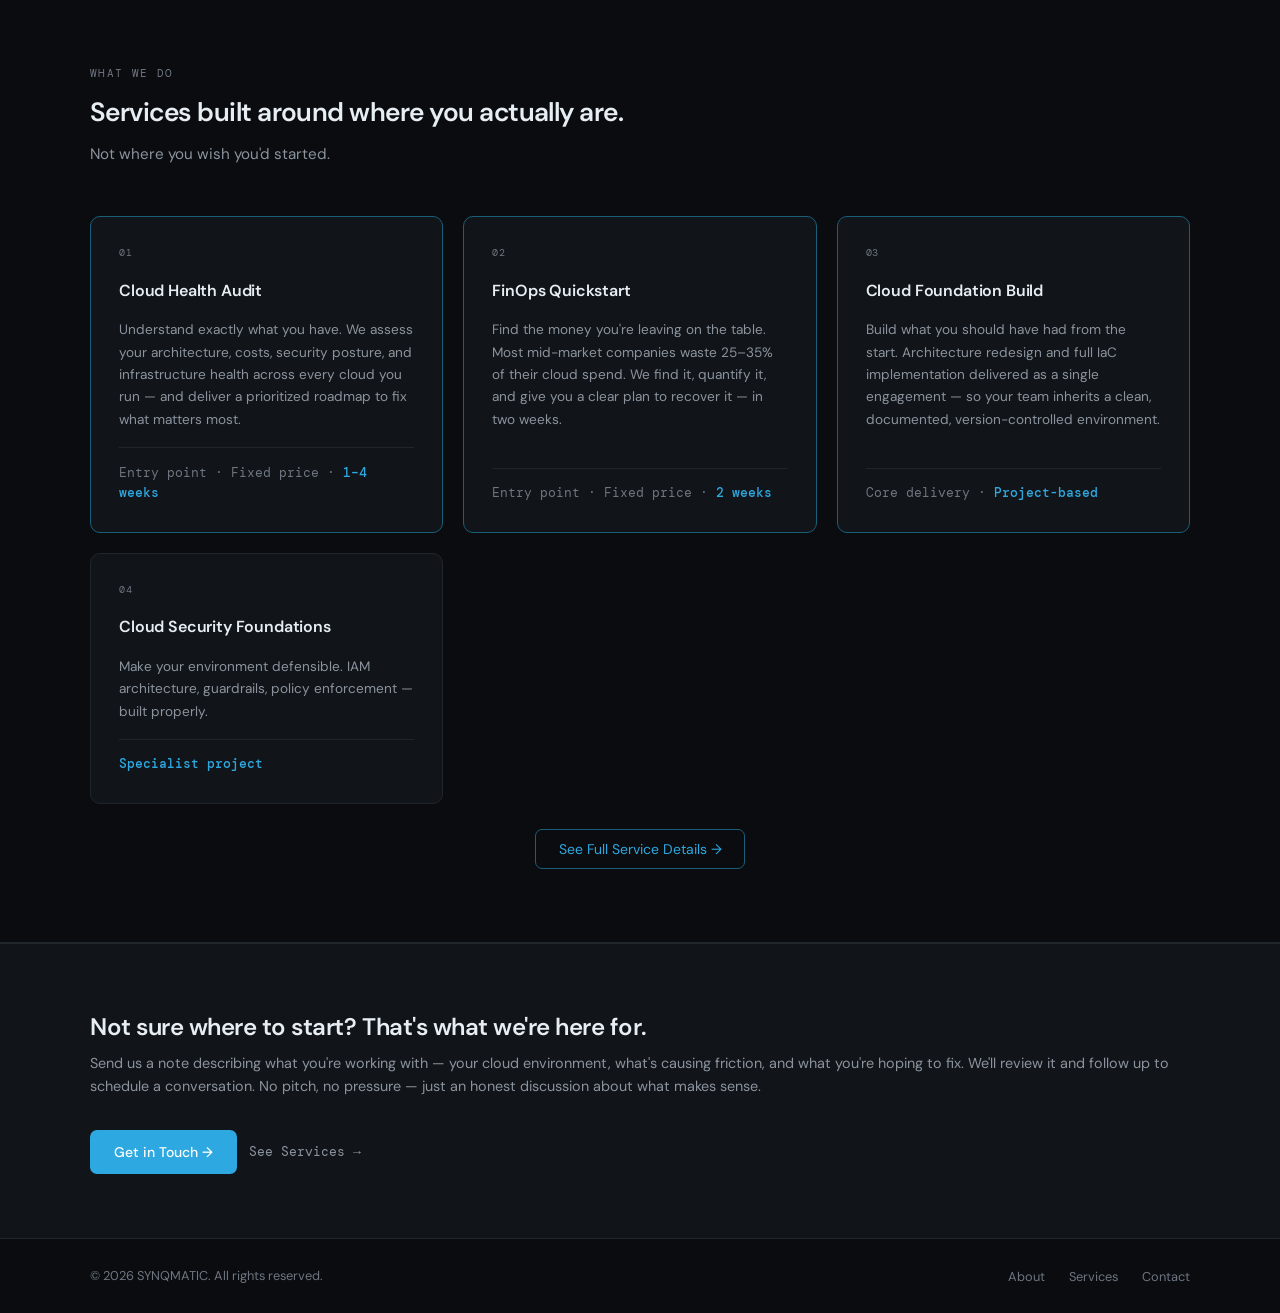
==== commit 0f6d2217: "remove retainer and opentofu for now" ====
--- a/index.html
+++ b/index.html
@@ -677,22 +677,8 @@
         <div class="service-card">
           <div class="sc-num">04</div>
           <div class="sc-name">Cloud Security Foundations</div>
-          <div class="sc-desc">Make your environment defensible. IAM architecture, guardrails, policy enforcement, and compliance readiness — built properly so you can answer the next security questionnaire with confidence.</div>
+          <div class="sc-desc">Make your environment defensible. IAM architecture, guardrails, policy enforcement — built properly.</div>
           <div class="sc-price"><strong>Specialist project</strong></div>
-        </div>
-
-        <div class="service-card">
-          <div class="sc-num">05</div>
-          <div class="sc-name">OpenTofu Migration</div>
-          <div class="sc-desc">Move off Terraform licensing risk. We assess your codebase, plan the migration, and execute it cleanly — with full validation at every step.</div>
-          <div class="sc-price"><strong>Specialist project</strong></div>
-        </div>
-
-        <div class="service-card">
-          <div class="sc-num">06</div>
-          <div class="sc-name">Ongoing Advisory</div>
-          <div class="sc-desc">Stay in control as your cloud evolves. Monthly architecture and FinOps advisory retainer — so you always have a senior architect to call before making the decisions that compound.</div>
-          <div class="sc-price"><strong>Monthly retainer</strong></div>
         </div>
 
       </div>
